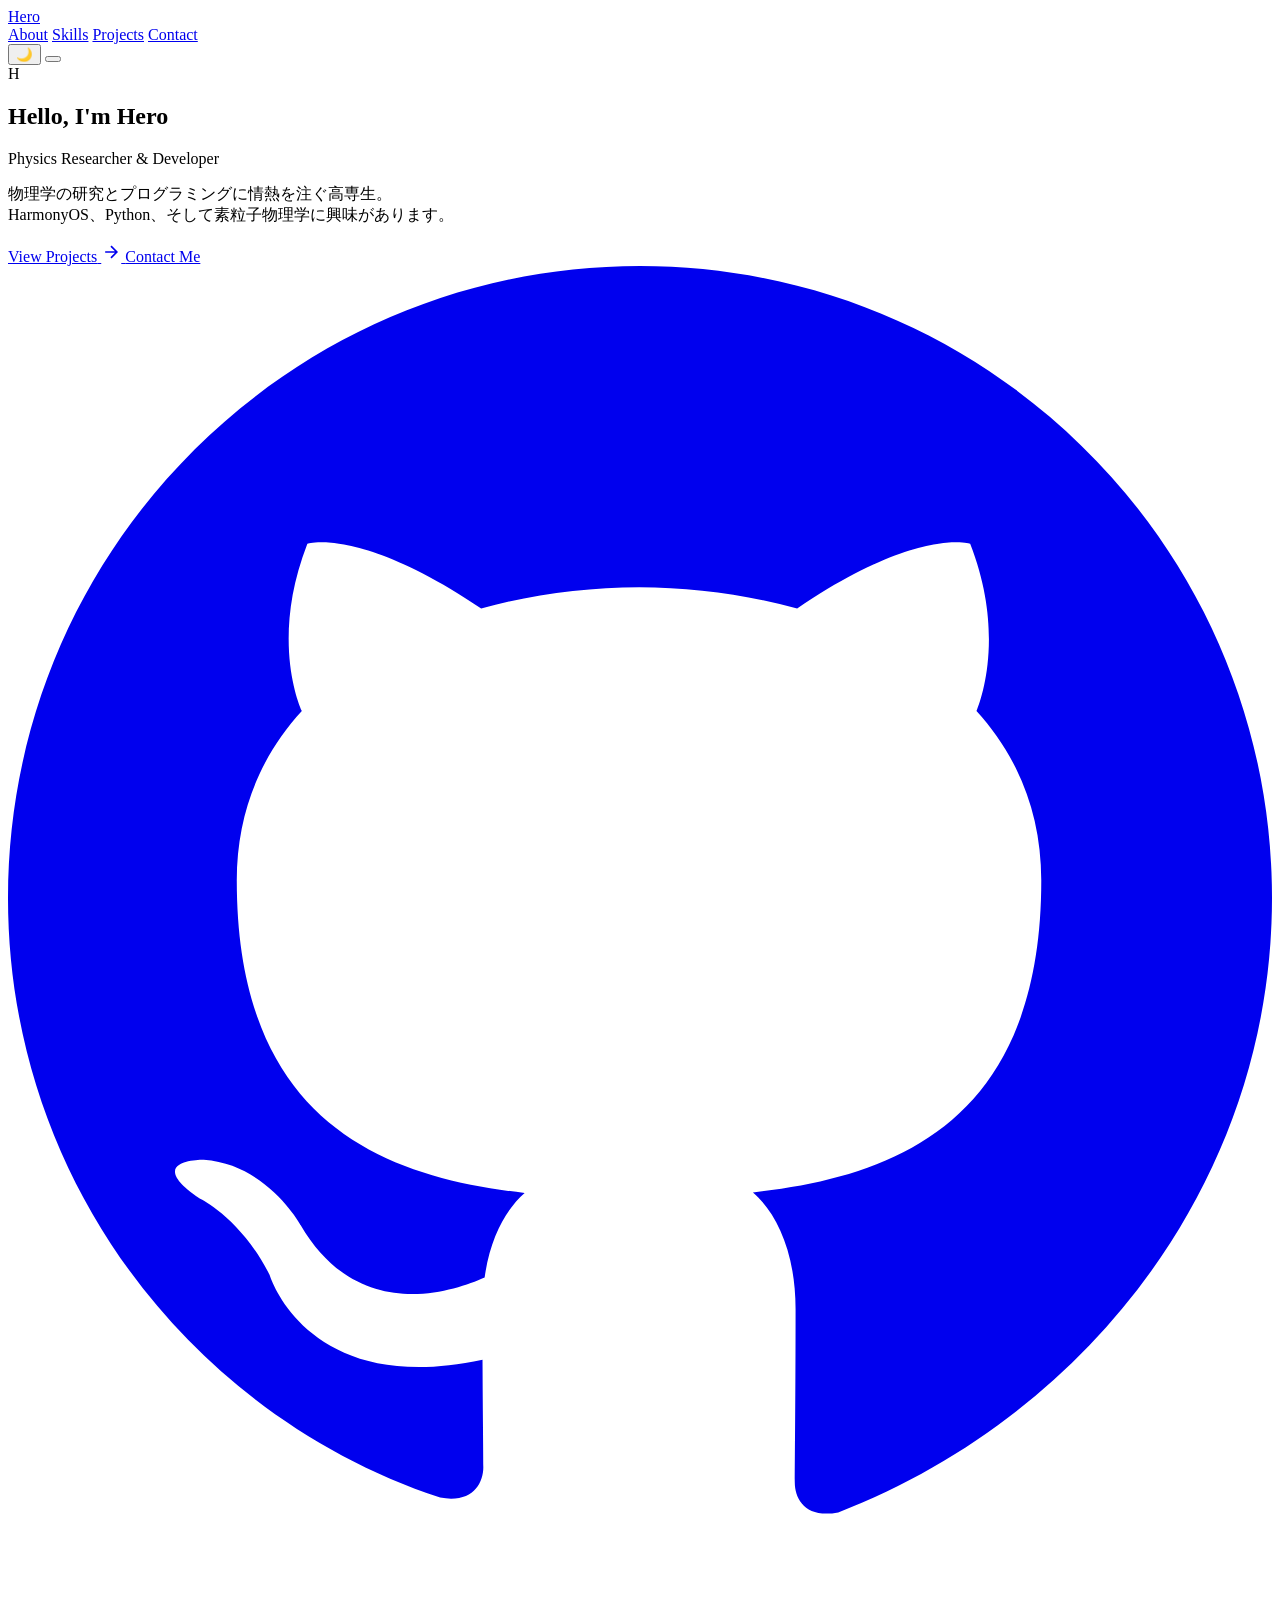
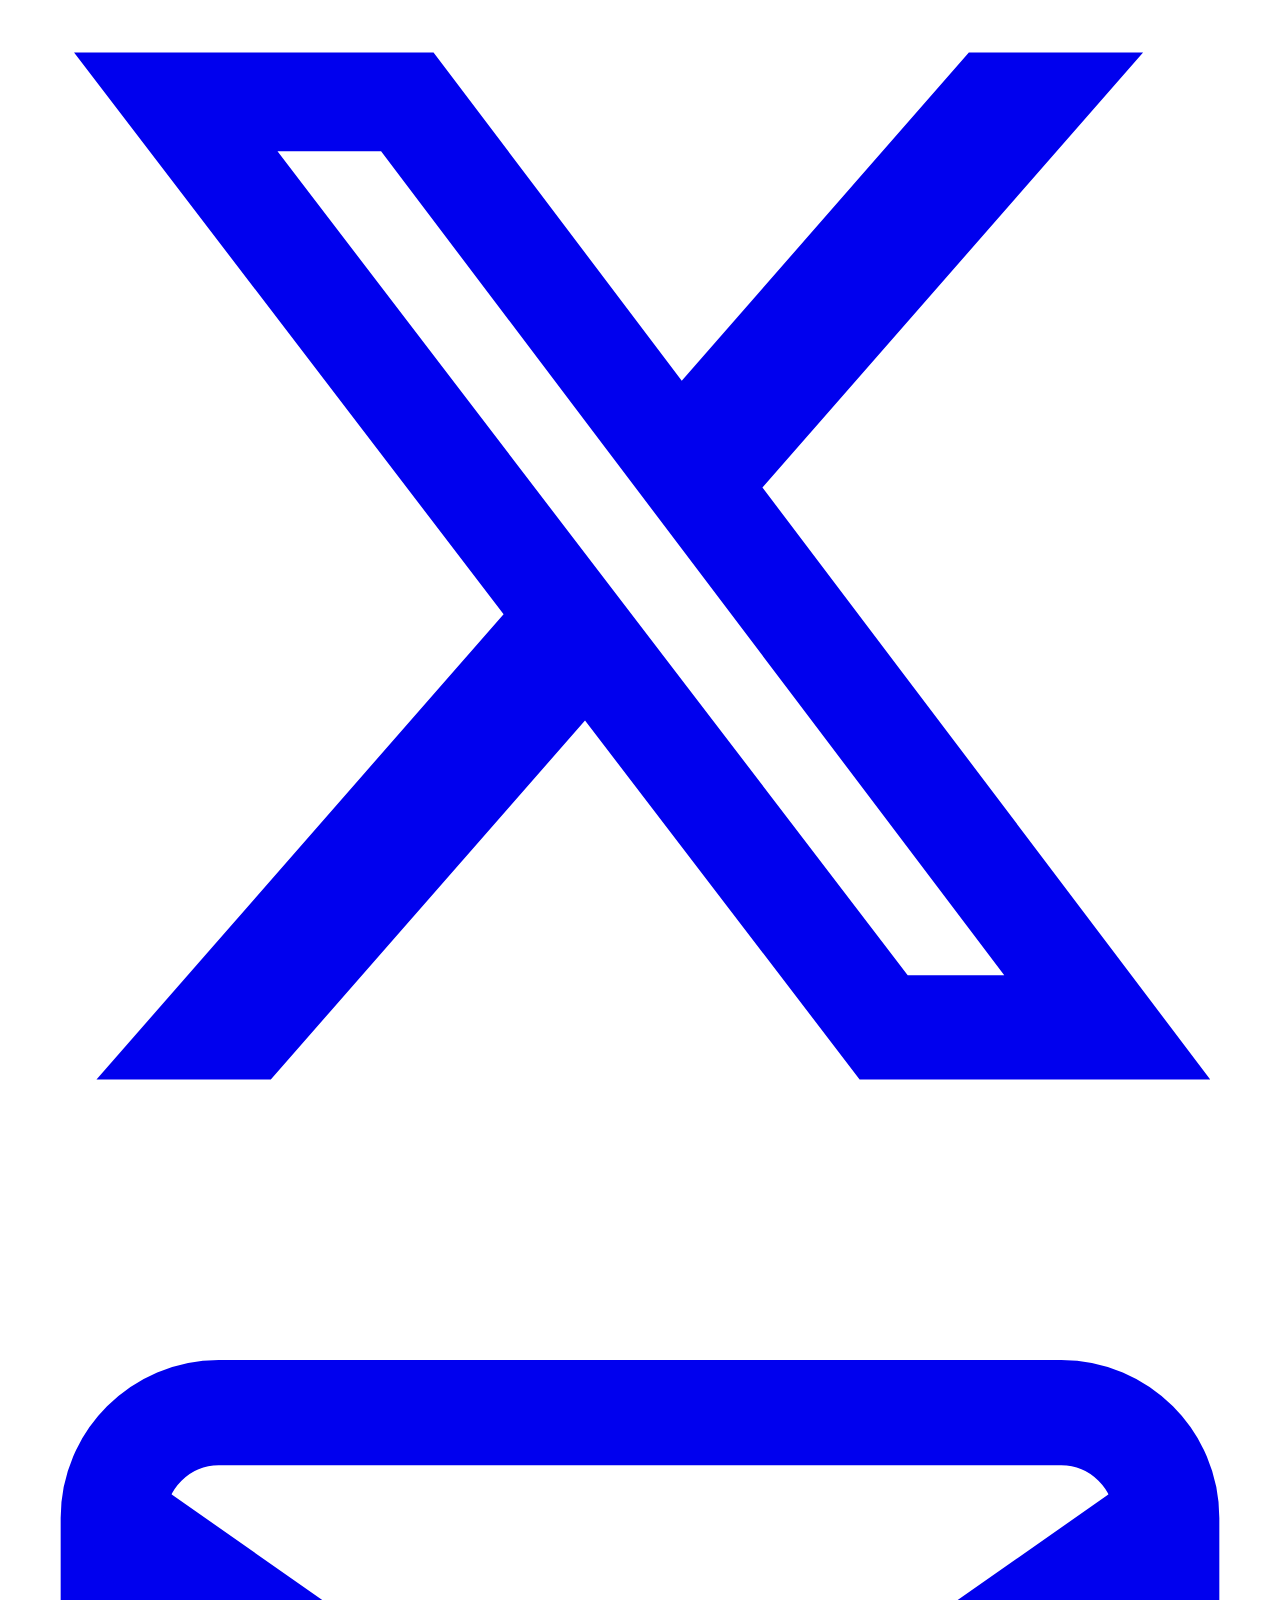
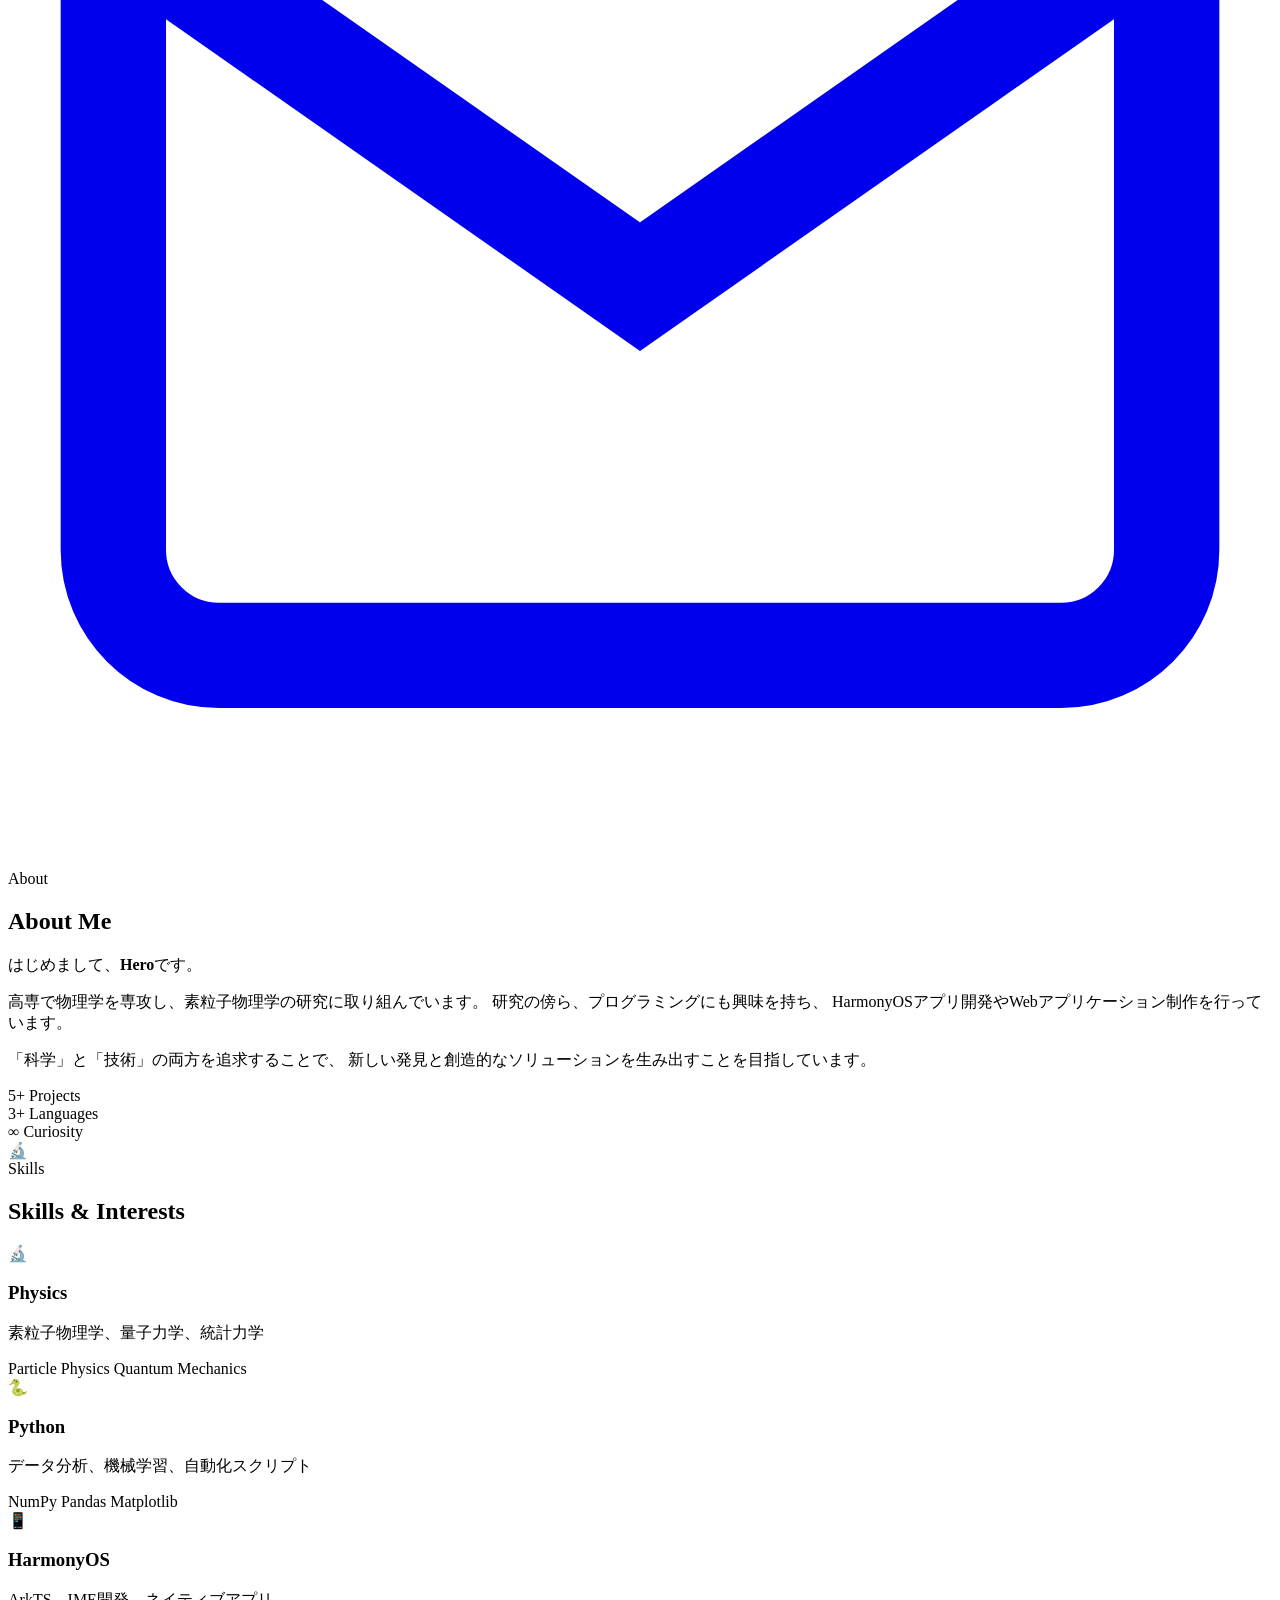
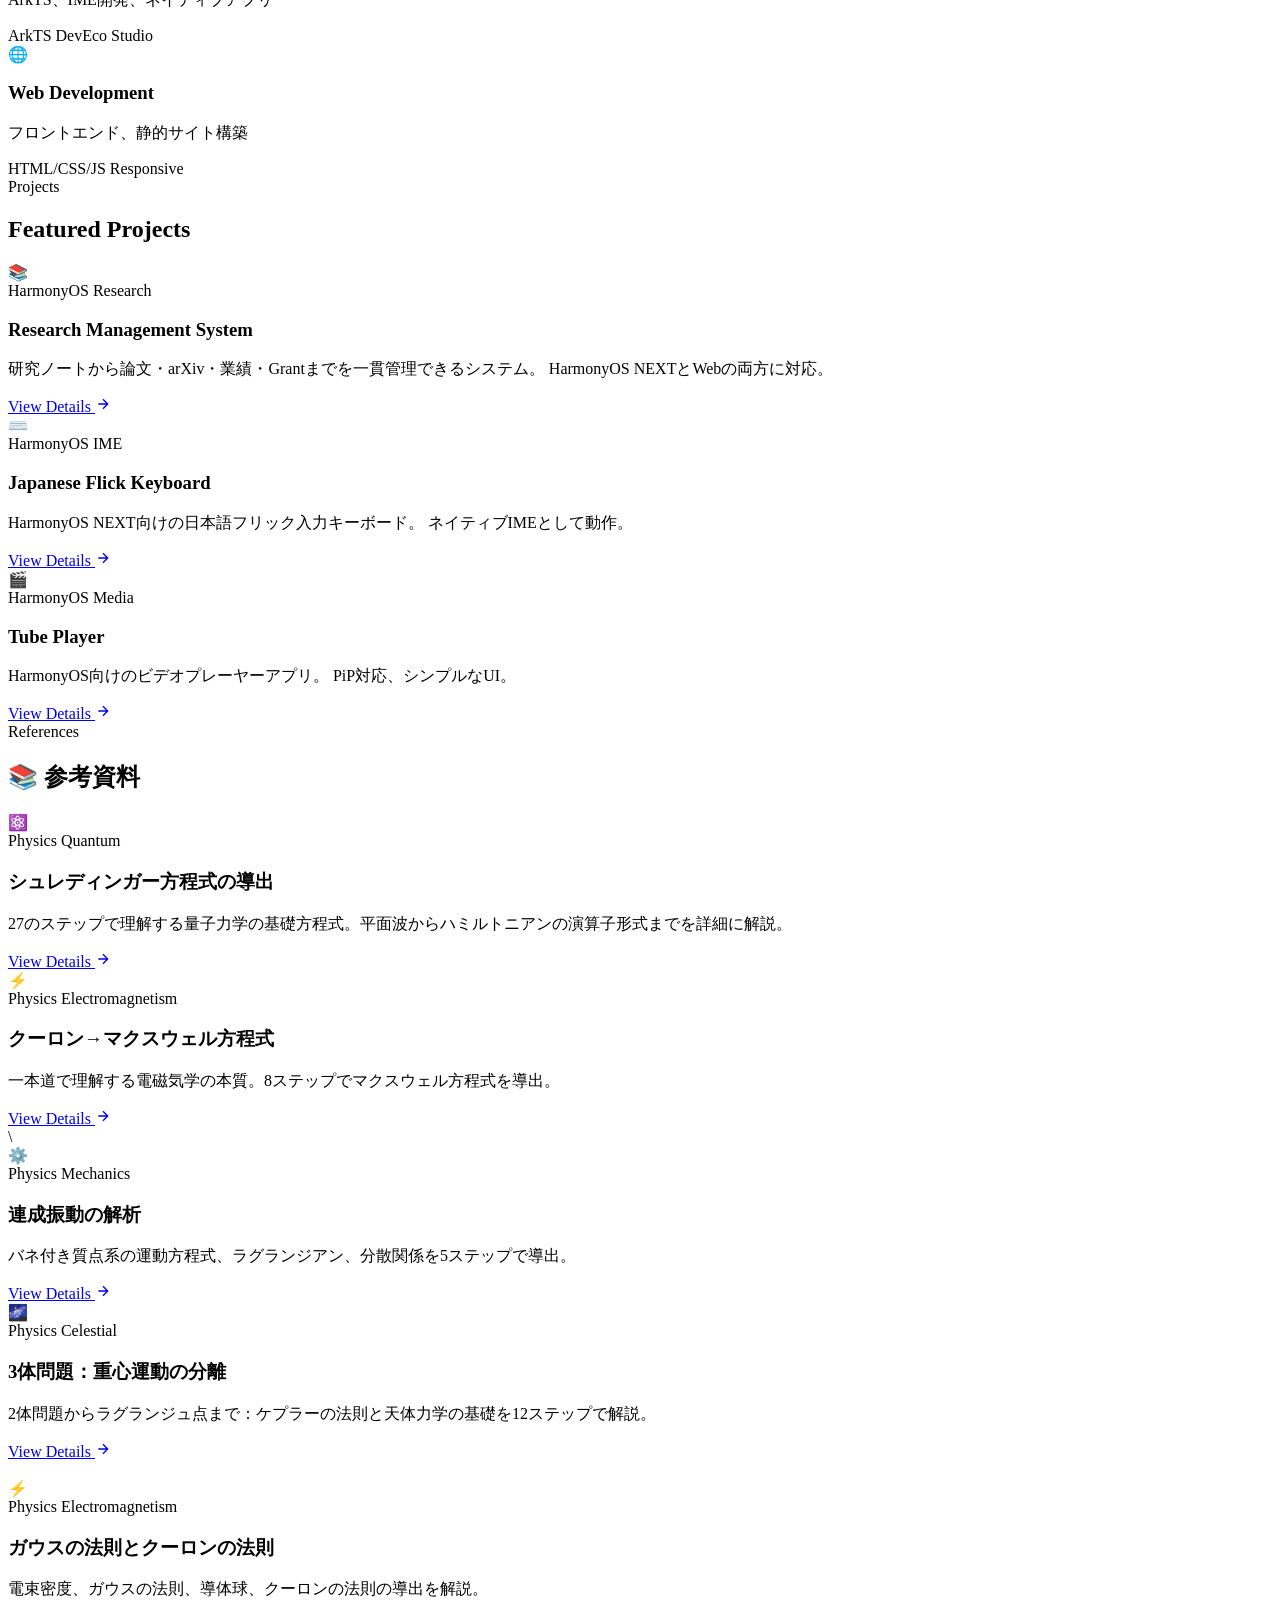
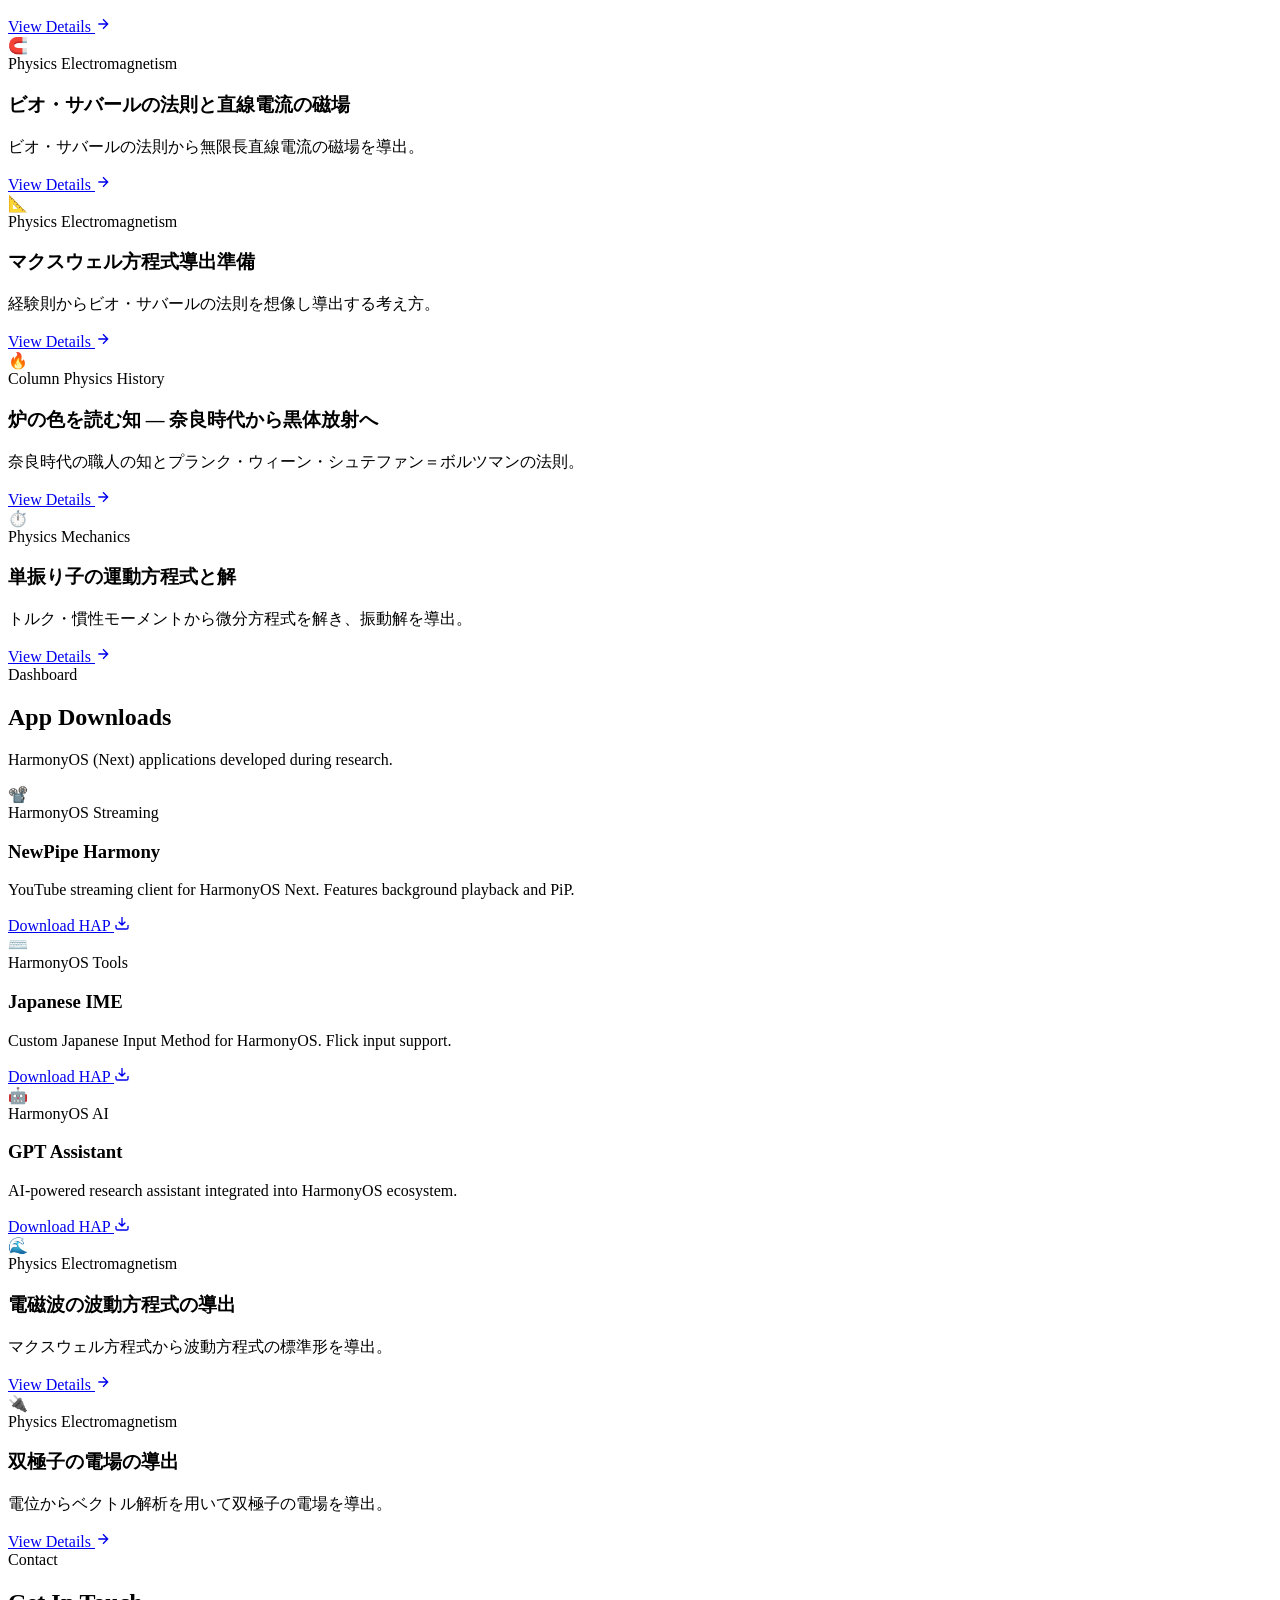
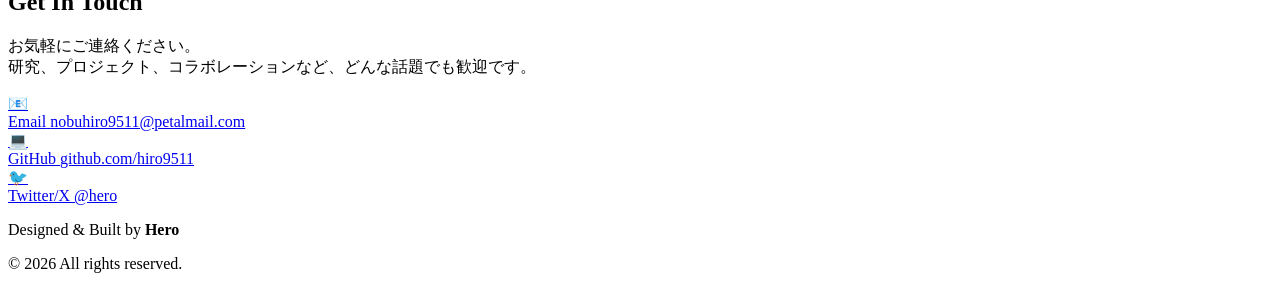
==== index.html @ d3f43c56 "Add index.html" ====
<!DOCTYPE html>
<html lang="ja" data-theme="dark">

<head>
    <meta charset="UTF-8">
    <meta name="viewport" content="width=device-width, initial-scale=1.0">
    <meta name="description" content="Hero - Physics Researcher & Developer">
    <meta name="theme-color" content="#0f0f23">
    <meta name="apple-mobile-web-app-capable" content="yes">

    <!-- OGP -->
    <meta property="og:title" content="Hero | Portfolio">
    <meta property="og:description" content="Physics Researcher & Developer">
    <meta property="og:type" content="website">
    <meta property="og:url" content="http://161.33.9.190/">

    <title>Hero | Portfolio</title>

    <!-- Google Fonts -->
    <link rel="preconnect" href="https://fonts.googleapis.com">
    <link rel="preconnect" href="https://fonts.gstatic.com" crossorigin>
    <link
        href="https://fonts.googleapis.com/css2?family=Inter:wght@300;400;500;600;700&family=Noto+Sans+JP:wght@300;400;500;600;700&display=swap"
        rel="stylesheet">

    <link rel="stylesheet" href="styles.css">
</head>

<body>
    <!-- Navigation -->
    <nav class="navbar" id="navbar">
        <div class="nav-container">
            <a href="#" class="nav-logo">
                <span class="logo-text">Hero</span>
            </a>

            <div class="nav-menu" id="nav-menu">
                <a href="#about" class="nav-link">About</a>
                <a href="#skills" class="nav-link">Skills</a>
                <a href="#projects" class="nav-link">Projects</a>
                <a href="#contact" class="nav-link">Contact</a>
            </div>

            <div class="nav-actions">
                <button class="theme-toggle" id="theme-toggle" aria-label="テーマ切替">
                    <span class="theme-icon">🌙</span>
                </button>
                <button class="nav-toggle" id="nav-toggle" aria-label="メニュー">
                    <span></span>
                    <span></span>
                    <span></span>
                </button>
            </div>
        </div>
    </nav>

    <!-- Hero Section -->
    <section class="hero" id="hero">
        <div class="hero-bg">
            <div class="hero-gradient"></div>
            <div class="hero-particles"></div>
        </div>

        <div class="hero-content">
            <div class="hero-avatar">
                <div class="avatar-ring"></div>
                <div class="avatar-placeholder">H</div>
            </div>

            <h1 class="hero-title">
                <span class="greeting">Hello, I'm</span>
                <span class="name">Hero</span>
            </h1>

            <p class="hero-subtitle">
                <span class="typing-text">Physics Researcher & Developer</span>
            </p>

            <p class="hero-description">
                物理学の研究とプログラミングに情熱を注ぐ高専生。<br>
                HarmonyOS、Python、そして素粒子物理学に興味があります。
            </p>

            <div class="hero-cta">
                <a href="#projects" class="btn btn-primary">
                    <span>View Projects</span>
                    <svg width="20" height="20" viewBox="0 0 24 24" fill="none" stroke="currentColor" stroke-width="2">
                        <path d="M5 12h14M12 5l7 7-7 7" />
                    </svg>
                </a>
                <a href="#contact" class="btn btn-secondary">
                    <span>Contact Me</span>
                </a>
            </div>

            <div class="hero-social">
                <a href="https://github.com/hiro9511" class="social-link" target="_blank" rel="noopener"
                    aria-label="GitHub">
                    <svg viewBox="0 0 24 24" fill="currentColor">
                        <path
                            d="M12 0C5.37 0 0 5.37 0 12c0 5.3 3.438 9.8 8.205 11.385.6.113.82-.258.82-.577 0-.285-.01-1.04-.015-2.04-3.338.724-4.042-1.61-4.042-1.61C4.422 18.07 3.633 17.7 3.633 17.7c-1.087-.744.084-.729.084-.729 1.205.084 1.838 1.236 1.838 1.236 1.07 1.835 2.809 1.305 3.495.998.108-.776.417-1.305.76-1.605-2.665-.3-5.466-1.332-5.466-5.93 0-1.31.465-2.38 1.235-3.22-.135-.303-.54-1.523.105-3.176 0 0 1.005-.322 3.3 1.23.96-.267 1.98-.399 3-.405 1.02.006 2.04.138 3 .405 2.28-1.552 3.285-1.23 3.285-1.23.645 1.653.24 2.873.12 3.176.765.84 1.23 1.91 1.23 3.22 0 4.61-2.805 5.625-5.475 5.92.42.36.81 1.096.81 2.22 0 1.605-.015 2.896-.015 3.286 0 .315.21.69.825.57C20.565 21.795 24 17.295 24 12c0-6.63-5.37-12-12-12" />
                    </svg>
                </a>
                <a href="https://twitter.com/" class="social-link" target="_blank" rel="noopener"
                    aria-label="Twitter/X">
                    <svg viewBox="0 0 24 24" fill="currentColor">
                        <path
                            d="M18.244 2.25h3.308l-7.227 8.26 8.502 11.24H16.17l-5.214-6.817L4.99 21.75H1.68l7.73-8.835L1.254 2.25H8.08l4.713 6.231zm-1.161 17.52h1.833L7.084 4.126H5.117z" />
                    </svg>
                </a>
                <a href="mailto:nobuhiro9511@petalmail.com" class="social-link" aria-label="Email">
                    <svg viewBox="0 0 24 24" fill="none" stroke="currentColor" stroke-width="2">
                        <path d="M4 4h16c1.1 0 2 .9 2 2v12c0 1.1-.9 2-2 2H4c-1.1 0-2-.9-2-2V6c0-1.1.9-2 2-2z" />
                        <polyline points="22,6 12,13 2,6" />
                    </svg>
                </a>
            </div>
        </div>

        <a href="#about" class="scroll-indicator" aria-label="下にスクロール">
            <div class="mouse">
                <div class="wheel"></div>
            </div>
        </a>
    </section>

    <!-- About Section -->
    <section class="section" id="about">
        <div class="container">
            <div class="section-header">
                <span class="section-tag">About</span>
                <h2 class="section-title">About Me</h2>
                <div class="section-line"></div>
            </div>

            <div class="about-content">
                <div class="about-text">
                    <p class="about-intro">
                        はじめまして、<strong>Hero</strong>です。
                    </p>
                    <p>
                        高専で物理学を専攻し、素粒子物理学の研究に取り組んでいます。
                        研究の傍ら、プログラミングにも興味を持ち、
                        HarmonyOSアプリ開発やWebアプリケーション制作を行っています。
                    </p>
                    <p>
                        「科学」と「技術」の両方を追求することで、
                        新しい発見と創造的なソリューションを生み出すことを目指しています。
                    </p>

                    <div class="about-stats">
                        <div class="stat-item">
                            <span class="stat-number">5+</span>
                            <span class="stat-label">Projects</span>
                        </div>
                        <div class="stat-item">
                            <span class="stat-number">3+</span>
                            <span class="stat-label">Languages</span>
                        </div>
                        <div class="stat-item">
                            <span class="stat-number">∞</span>
                            <span class="stat-label">Curiosity</span>
                        </div>
                    </div>
                </div>

                <div class="about-image">
                    <div class="image-frame">
                        <div class="image-placeholder">
                            <span>🔬</span>
                        </div>
                    </div>
                </div>
            </div>
        </div>
    </section>

    <!-- Skills Section -->
    <section class="section section-alt" id="skills">
        <div class="container">
            <div class="section-header">
                <span class="section-tag">Skills</span>
                <h2 class="section-title">Skills & Interests</h2>
                <div class="section-line"></div>
            </div>

            <div class="skills-grid">
                <div class="skill-card" data-aos="fade-up">
                    <div class="skill-icon">🔬</div>
                    <h3 class="skill-title">Physics</h3>
                    <p class="skill-desc">素粒子物理学、量子力学、統計力学</p>
                    <div class="skill-tags">
                        <span class="tag">Particle Physics</span>
                        <span class="tag">Quantum Mechanics</span>
                    </div>
                </div>

                <div class="skill-card" data-aos="fade-up" data-aos-delay="100">
                    <div class="skill-icon">🐍</div>
                    <h3 class="skill-title">Python</h3>
                    <p class="skill-desc">データ分析、機械学習、自動化スクリプト</p>
                    <div class="skill-tags">
                        <span class="tag">NumPy</span>
                        <span class="tag">Pandas</span>
                        <span class="tag">Matplotlib</span>
                    </div>
                </div>

                <div class="skill-card" data-aos="fade-up" data-aos-delay="200">
                    <div class="skill-icon">📱</div>
                    <h3 class="skill-title">HarmonyOS</h3>
                    <p class="skill-desc">ArkTS、IME開発、ネイティブアプリ</p>
                    <div class="skill-tags">
                        <span class="tag">ArkTS</span>
                        <span class="tag">DevEco Studio</span>
                    </div>
                </div>

                <div class="skill-card" data-aos="fade-up" data-aos-delay="300">
                    <div class="skill-icon">🌐</div>
                    <h3 class="skill-title">Web Development</h3>
                    <p class="skill-desc">フロントエンド、静的サイト構築</p>
                    <div class="skill-tags">
                        <span class="tag">HTML/CSS/JS</span>
                        <span class="tag">Responsive</span>
                    </div>
                </div>
            </div>
        </div>
    </section>

    <!-- Projects Section -->
    <section class="section" id="projects">
        <div class="container">
            <div class="section-header">
                <span class="section-tag">Projects</span>
                <h2 class="section-title">Featured Projects</h2>
                <div class="section-line"></div>
            </div>

            <div class="projects-grid">
                <article class="project-card featured" data-aos="fade-up">
                    <div class="project-image">
                        <div class="project-placeholder">📚</div>
                    </div>
                    <div class="project-content">
                        <div class="project-tags">
                            <span class="tag tag-primary">HarmonyOS</span>
                            <span class="tag">Research</span>
                        </div>
                        <h3 class="project-title">Research Management System</h3>
                        <p class="project-desc">
                            研究ノートから論文・arXiv・業績・Grantまでを一貫管理できるシステム。
                            HarmonyOS NEXTとWebの両方に対応。
                        </p>
                        <div class="project-links">
                            <a href="#" class="project-link">
                                <span>View Details</span>
                                <svg width="16" height="16" viewBox="0 0 24 24" fill="none" stroke="currentColor"
                                    stroke-width="2">
                                    <path d="M5 12h14M12 5l7 7-7 7" />
                                </svg>
                            </a>
                        </div>
                    </div>
                </article>

                <article class="project-card" data-aos="fade-up" data-aos-delay="100">
                    <div class="project-image">
                        <div class="project-placeholder">⌨️</div>
                    </div>
                    <div class="project-content">
                        <div class="project-tags">
                            <span class="tag tag-primary">HarmonyOS</span>
                            <span class="tag">IME</span>
                        </div>
                        <h3 class="project-title">Japanese Flick Keyboard</h3>
                        <p class="project-desc">
                            HarmonyOS NEXT向けの日本語フリック入力キーボード。
                            ネイティブIMEとして動作。
                        </p>
                        <div class="project-links">
                            <a href="#" class="project-link">
                                <span>View Details</span>
                                <svg width="16" height="16" viewBox="0 0 24 24" fill="none" stroke="currentColor"
                                    stroke-width="2">
                                    <path d="M5 12h14M12 5l7 7-7 7" />
                                </svg>
                            </a>
                        </div>
                    </div>
                </article>

                <article class="project-card" data-aos="fade-up" data-aos-delay="200">
                    <div class="project-image">
                        <div class="project-placeholder">🎬</div>
                    </div>
                    <div class="project-content">
                        <div class="project-tags">
                            <span class="tag tag-primary">HarmonyOS</span>
                            <span class="tag">Media</span>
                        </div>
                        <h3 class="project-title">Tube Player</h3>
                        <p class="project-desc">
                            HarmonyOS向けのビデオプレーヤーアプリ。
                            PiP対応、シンプルなUI。
                        </p>
                        <div class="project-links">
                            <a href="#" class="project-link">
                                <span>View Details</span>
                                <svg width="16" height="16" viewBox="0 0 24 24" fill="none" stroke="currentColor"
                                    stroke-width="2">
                                    <path d="M5 12h14M12 5l7 7-7 7" />
                                </svg>
                            </a>
                        </div>
                    </div>
                </article>
            </div>
        </div>
    </section>

    <!-- References Section -->
    <section class="section" id="references">
        <div class="container">
            <div class="section-header">
                <span class="section-tag">References</span>
                <h2 class="section-title">📚 参考資料</h2>
                <div class="section-line"></div>
            </div>
            <div class="projects-grid">
                <article class="project-card" data-aos="fade-up">
                    <div class="project-image">
                        <div class="project-placeholder">⚛️</div>
                    </div>
                    <div class="project-content">
                        <div class="project-tags">
                            <span class="tag tag-primary">Physics</span>
                            <span class="tag">Quantum</span>
                        </div>
                        <h3 class="project-title">シュレディンガー方程式の導出</h3>
                        <p class="project-desc">
                            27のステップで理解する量子力学の基礎方程式。平面波からハミルトニアンの演算子形式までを詳細に解説。
                        </p>
                        <div class="project-links">
                            <a href="schrodinger.html" class="project-link">
                                <span>View Details</span>
                                <svg width="16" height="16" viewBox="0 0 24 24" fill="none" stroke="currentColor"
                                    stroke-width="2">
                                    <path d="M5 12h14M12 5l7 7-7 7" />
                                </svg>
                            </a>
                        </div>
                    </div>
                </article>
                <article class="project-card" data-aos="fade-up" data-aos-delay="100">
                    <div class="project-image">
                        <div class="project-placeholder">⚡</div>
                    </div>
                    <div class="project-content">
                        <div class="project-tags">
                            <span class="tag tag-primary">Physics</span>
                            <span class="tag">Electromagnetism</span>
                        </div>
                        <h3 class="project-title">クーロン→マクスウェル方程式</h3>
                        <p class="project-desc">
                            一本道で理解する電磁気学の本質。8ステップでマクスウェル方程式を導出。
                        </p>
                        <div class="project-links">
                            <a href="maxwell.html" class="project-link">
                                <span>View Details</span>
                                <svg width="16" height="16" viewBox="0 0 24 24" fill="none" stroke="currentColor"
                                    stroke-width="2">
                                    <path d="M5 12h14M12 5l7 7-7 7" />
                                </svg>
                            </a>
                        </div>
                    </div>
                </article>
            </div>
            \</div\>
            <article class="project-card" data-aos="fade-up" data-aos-delay="200">
                <div class="project-image">
                    <div class="project-placeholder">⚙️</div>
                </div>
                <div class="project-content">
                    <div class="project-tags">
                        <span class="tag tag-primary">Physics</span>
                        <span class="tag">Mechanics</span>
                    </div>
                    <h3 class="project-title">連成振動の解析</h3>
                    <p class="project-desc">
                        バネ付き質点系の運動方程式、ラグランジアン、分散関係を5ステップで導出。
                    </p>
                    <div class="project-links">
                        <a href="notes/coupled_oscillations.html" class="project-link">
                            <span>View Details</span>
                            <svg width="16" height="16" viewBox="0 0 24 24" fill="none" stroke="currentColor"
                                stroke-width="2">
                                <path d="M5 12h14M12 5l7 7-7 7" />
                            </svg>
                        </a>
                    </div>
                </div>
            </article>
    </section>
    <article class="project-card" data-aos="fade-up" data-aos-delay="300">
        <div class="project-image">
            <div class="project-placeholder">🌌</div>
        </div>
        <div class="project-content">
            <div class="project-tags">
                <span class="tag tag-primary">Physics</span>
                <span class="tag">Celestial</span>
            </div>
            <h3 class="project-title">3体問題：重心運動の分離</h3>
            <p class="project-desc">
                2体問題からラグランジュ点まで：ケプラーの法則と天体力学の基礎を12ステップで解説。
            </p>
            <div class="project-links">
                <a href="notes/celestial_mechanics.html" class="project-link">
                    <span>View Details</span>
                    <svg width="16" height="16" viewBox="0 0 24 24" fill="none" stroke="currentColor" stroke-width="2">
                        <path d="M5 12h14M12 5l7 7-7 7" />
                    </svg>
                </a>
            </div>
        </div>
    </article>
    ﻿<article class="project-card" data-aos="fade-up" data-aos-delay="400">
        <div class="project-image">
            <div class="project-placeholder">⚡</div>
        </div>
        <div class="project-content">
            <div class="project-tags">
                <span class="tag tag-primary">Physics</span>
                <span class="tag">Electromagnetism</span>
            </div>
            <h3 class="project-title">ガウスの法則とクーロンの法則</h3>
            <p class="project-desc">
                電束密度、ガウスの法則、導体球、クーロンの法則の導出を解説。
            </p>
            <div class="project-links">
                <a href="notes/gauss_law.html" class="project-link">
                    <span>View Details</span>
                    <svg width="16" height="16" viewBox="0 0 24 24" fill="none" stroke="currentColor" stroke-width="2">
                        <path d="M5 12h14M12 5l7 7-7 7" />
                    </svg>
                </a>
            </div>
        </div>
    </article>
    <article class="project-card" data-aos="fade-up" data-aos-delay="700">
        <div class="project-image">
            <div class="project-placeholder">🧲</div>
        </div>
        <div class="project-content">
            <div class="project-tags">
                <span class="tag tag-primary">Physics</span>
                <span class="tag">Electromagnetism</span>
            </div>
            <h3 class="project-title">ビオ・サバールの法則と直線電流の磁場</h3>
            <p class="project-desc">
                ビオ・サバールの法則から無限長直線電流の磁場を導出。
            </p>
            <div class="project-links">
                <a href="notes/biot_savart.html" class="project-link">
                    <span>View Details</span>
                    <svg width="16" height="16" viewBox="0 0 24 24" fill="none" stroke="currentColor" stroke-width="2">
                        <path d="M5 12h14M12 5l7 7-7 7" />
                    </svg>
                </a>
            </div>
        </div>
        <article class="project-card" data-aos="fade-up" data-aos-delay="800">
            <div class="project-image">
                <div class="project-placeholder">📐</div>
            </div>
            <div class="project-content">
                <div class="project-tags">
                    <span class="tag tag-primary">Physics</span>
                    <span class="tag">Electromagnetism</span>
                </div>
                <h3 class="project-title">マクスウェル方程式導出準備</h3>
                <p class="project-desc">
                    経験則からビオ・サバールの法則を想像し導出する考え方。
                </p>
                <div class="project-links">
                    <a href="notes/maxwell_prep.html" class="project-link">
                        <span>View Details</span>
                        <svg width="16" height="16" viewBox="0 0 24 24" fill="none" stroke="currentColor"
                            stroke-width="2">
                            <path d="M5 12h14M12 5l7 7-7 7" />
                        </svg>
                    </a>
                </div>
            </div>
            <article class="project-card" data-aos="fade-up" data-aos-delay="900">
                <div class="project-image">
                    <div class="project-placeholder">🔥</div>
                </div>
                <div class="project-content">
                    <div class="project-tags">
                        <span class="tag tag-primary">Column</span>
                        <span class="tag">Physics</span>
                        <span class="tag">History</span>
                    </div>
                    <h3 class="project-title">炉の色を読む知 ― 奈良時代から黒体放射へ</h3>
                    <p class="project-desc">
                        奈良時代の職人の知とプランク・ウィーン・シュテファン＝ボルツマンの法則。
                    </p>
                    <div class="project-links">
                        <a href="notes/blackbody_column.html" class="project-link">
                            <span>View Details</span>
                            <svg width="16" height="16" viewBox="0 0 24 24" fill="none" stroke="currentColor"
                                stroke-width="2">
                                <path d="M5 12h14M12 5l7 7-7 7" />
                            </svg>
                        </a>
                    </div>
                </div>
                <article class="project-card" data-aos="fade-up" data-aos-delay="1000">
                    <div class="project-image">
                        <div class="project-placeholder">⏱️</div>
                    </div>
                    <div class="project-content">
                        <div class="project-tags">
                            <span class="tag tag-primary">Physics</span>
                            <span class="tag">Mechanics</span>
                        </div>
                        <h3 class="project-title">単振り子の運動方程式と解</h3>
                        <p class="project-desc">
                            トルク・慣性モーメントから微分方程式を解き、振動解を導出。
                        </p>
                        <div class="project-links">
                            <a href="notes/simple_pendulum.html" class="project-link">
                                <span>View Details</span>
                                <svg width="16" height="16" viewBox="0 0 24 24" fill="none" stroke="currentColor"
                                    stroke-width="2">
                                    <path d="M5 12h14M12 5l7 7-7 7" />
                                </svg>
                            </a>
                        </div>
                    </div>
                    <!-- Dashboard Section -->
                    <section class="section" id="dashboard">
                        <div class="container">
                            <div class="section-header" data-aos="fade-up">
                                <span class="section-tag">Dashboard</span>
                                <h2 class="section-title">App Downloads</h2>
                                <div class="section-line"></div>
                                <p class="section-subtitle">HarmonyOS (Next) applications developed during research.</p>
                            </div>

                            <div class="projects-grid">
                                <!-- NewPipe Harmony Card -->
                                <article class="project-card" data-aos="fade-up">
                                    <div class="project-image">
                                        <div class="project-placeholder">📽️</div>
                                    </div>
                                    <div class="project-content">
                                        <div class="project-tags">
                                            <span class="tag tag-primary">HarmonyOS</span>
                                            <span class="tag">Streaming</span>
                                        </div>
                                        <h3 class="project-title">NewPipe Harmony</h3>
                                        <p class="project-desc">
                                            YouTube streaming client for HarmonyOS Next. Features background playback
                                            and PiP.
                                        </p>
                                        <div class="project-links">
                                            <a href="apps/newpipe_harmony.hap" class="project-link">
                                                <span>Download HAP</span>
                                                <svg width="16" height="16" viewBox="0 0 24 24" fill="none"
                                                    stroke="currentColor" stroke-width="2">
                                                    <path
                                                        d="M21 15v4a2 2 0 0 1-2 2H5a2 2 0 0 1-2-2v-4M7 10l5 5 5-5M12 15V3" />
                                                </svg>
                                            </a>
                                        </div>
                                    </div>
                                </article>

                                <!-- Japanese IME Card -->
                                <article class="project-card" data-aos="fade-up" data-aos-delay="100">
                                    <div class="project-image">
                                        <div class="project-placeholder">⌨️</div>
                                    </div>
                                    <div class="project-content">
                                        <div class="project-tags">
                                            <span class="tag tag-primary">HarmonyOS</span>
                                            <span class="tag">Tools</span>
                                        </div>
                                        <h3 class="project-title">Japanese IME</h3>
                                        <p class="project-desc">
                                            Custom Japanese Input Method for HarmonyOS. Flick input support.
                                        </p>
                                        <div class="project-links">
                                            <a href="apps/japanese_keyboard.hap" class="project-link">
                                                <span>Download HAP</span>
                                                <svg width="16" height="16" viewBox="0 0 24 24" fill="none"
                                                    stroke="currentColor" stroke-width="2">
                                                    <path
                                                        d="M21 15v4a2 2 0 0 1-2 2H5a2 2 0 0 1-2-2v-4M7 10l5 5 5-5M12 15V3" />
                                                </svg>
                                            </a>
                                        </div>
                                    </div>
                                </article>

                                <!-- GPT Assistant Card -->
                                <article class="project-card" data-aos="fade-up" data-aos-delay="200">
                                    <div class="project-image">
                                        <div class="project-placeholder">🤖</div>
                                    </div>
                                    <div class="project-content">
                                        <div class="project-tags">
                                            <span class="tag tag-primary">HarmonyOS</span>
                                            <span class="tag">AI</span>
                                        </div>
                                        <h3 class="project-title">GPT Assistant</h3>
                                        <p class="project-desc">
                                            AI-powered research assistant integrated into HarmonyOS ecosystem.
                                        </p>
                                        <div class="project-links">
                                            <a href="apps/gpt_assist.hap" class="project-link">
                                                <span>Download HAP</span>
                                                <svg width="16" height="16" viewBox="0 0 24 24" fill="none"
                                                    stroke="currentColor" stroke-width="2">
                                                    <path
                                                        d="M21 15v4a2 2 0 0 1-2 2H5a2 2 0 0 1-2-2v-4M7 10l5 5 5-5M12 15V3" />
                                                </svg>
                                            </a>
                                        </div>
                                    </div>
                                </article>
                            </div>
                        </div>
                    </section>
                </article>
            </article>
        </article>
    </article> <!-- Contact Section -->
    <article class="project-card" data-aos="fade-up" data-aos-delay="500">
        <div class="project-image">
            <div class="project-placeholder">🌊</div>
        </div>
        <div class="project-content">
            <div class="project-tags">
                <span class="tag tag-primary">Physics</span>
                <span class="tag">Electromagnetism</span>
            </div>
            <h3 class="project-title">電磁波の波動方程式の導出</h3>
            <p class="project-desc">
                マクスウェル方程式から波動方程式の標準形を導出。
            </p>
            <div class="project-links">
                <a href="notes/wave_equation.html" class="project-link">
                    <span>View Details</span>
                    <svg width="16" height="16" viewBox="0 0 24 24" fill="none" stroke="currentColor" stroke-width="2">
                        <path d="M5 12h14M12 5l7 7-7 7" />
                    </svg>
                </a>
            </div>
        </div>
    </article>
    <article class="project-card" data-aos="fade-up" data-aos-delay="600">
        <div class="project-image">
            <div class="project-placeholder">🔌</div>
        </div>
        <div class="project-content">
            <div class="project-tags">
                <span class="tag tag-primary">Physics</span>
                <span class="tag">Electromagnetism</span>
            </div>
            <h3 class="project-title">双極子の電場の導出</h3>
            <p class="project-desc">
                電位からベクトル解析を用いて双極子の電場を導出。
            </p>
            <div class="project-links">
                <a href="notes/dipole_field.html" class="project-link">
                    <span>View Details</span>
                    <svg width="16" height="16" viewBox="0 0 24 24" fill="none" stroke="currentColor" stroke-width="2">
                        <path d="M5 12h14M12 5l7 7-7 7" />
                    </svg>
                </a>
            </div>
        </div>
    </article>
    <section class="section section-alt" id="contact">
        <div class="container">
            <div class="section-header">
                <span class="section-tag">Contact</span>
                <h2 class="section-title">Get In Touch</h2>
                <div class="section-line"></div>
            </div>

            <div class="contact-content">
                <p class="contact-intro">
                    お気軽にご連絡ください。<br>
                    研究、プロジェクト、コラボレーションなど、どんな話題でも歓迎です。
                </p>

                <div class="contact-links">
                    <a href="mailto:nobuhiro9511@petalmail.com" class="contact-card">
                        <div class="contact-icon">📧</div>
                        <div class="contact-info">
                            <span class="contact-label">Email</span>
                            <span class="contact-value">nobuhiro9511@petalmail.com</span>
                        </div>
                    </a>

                    <a href="https://github.com/hiro9511" target="_blank" rel="noopener" class="contact-card">
                        <div class="contact-icon">💻</div>
                        <div class="contact-info">
                            <span class="contact-label">GitHub</span>
                            <span class="contact-value">github.com/hiro9511</span>
                        </div>
                    </a>

                    <a href="https://twitter.com/" target="_blank" rel="noopener" class="contact-card">
                        <div class="contact-icon">🐦</div>
                        <div class="contact-info">
                            <span class="contact-label">Twitter/X</span>
                            <span class="contact-value">@hero</span>
                        </div>
                    </a>
                </div>
            </div>
        </div>
    </section>

    <!-- Footer -->
    <footer class="footer">
        <div class="container">
            <div class="footer-content">
                <p class="footer-text">
                    Designed & Built by <strong>Hero</strong>
                </p>
                <p class="footer-copyright">
                    © 2026 All rights reserved.
                </p>
            </div>
        </div>
    </footer>

    <script src="main.js"></script>
</body>

</html>
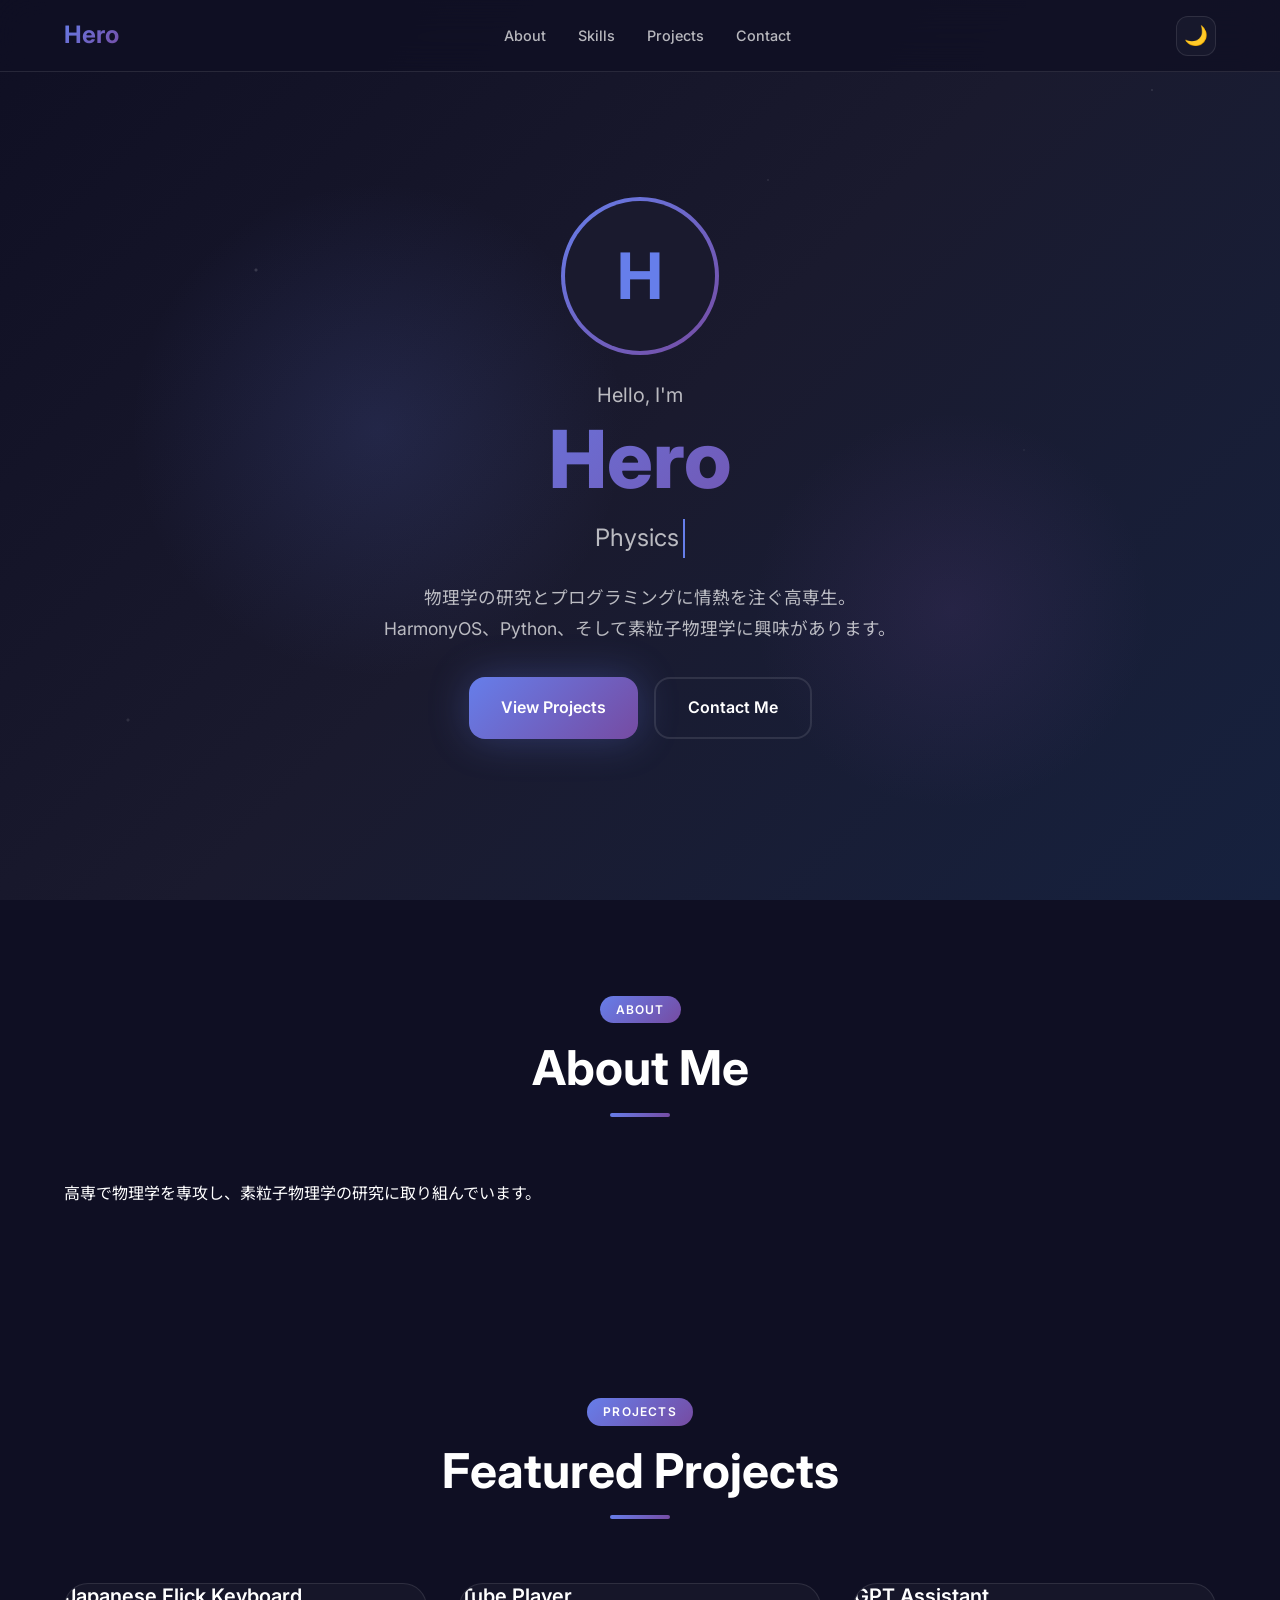
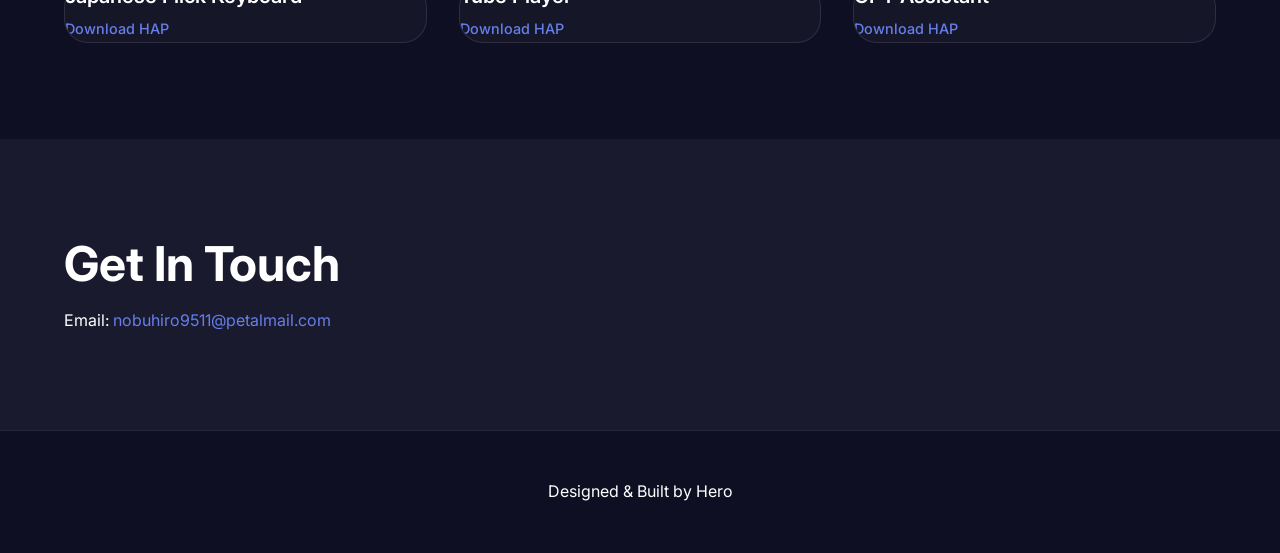
==== commit ec20d975: "Update index.html" ====
--- a/index.html
+++ b/index.html
@@ -1,16 +1,14 @@
 <!DOCTYPE html>
-<html lang="ja" data-theme="dark">
-
-<head>
+<html lang="ja" data-theme="dark"><head>
     <meta charset="UTF-8">
     <meta name="viewport" content="width=device-width, initial-scale=1.0">
-    <meta name="description" content="Hero - Physics Researcher & Developer">
+    <meta name="description" content="Hero - Physics Researcher &amp; Developer">
     <meta name="theme-color" content="#0f0f23">
     <meta name="apple-mobile-web-app-capable" content="yes">
 
     <!-- OGP -->
     <meta property="og:title" content="Hero | Portfolio">
-    <meta property="og:description" content="Physics Researcher & Developer">
+    <meta property="og:description" content="Physics Researcher &amp; Developer">
     <meta property="og:type" content="website">
     <meta property="og:url" content="http://161.33.9.190/">
 
@@ -18,10 +16,8 @@
 
     <!-- Google Fonts -->
     <link rel="preconnect" href="https://fonts.googleapis.com">
-    <link rel="preconnect" href="https://fonts.gstatic.com" crossorigin>
-    <link
-        href="https://fonts.googleapis.com/css2?family=Inter:wght@300;400;500;600;700&family=Noto+Sans+JP:wght@300;400;500;600;700&display=swap"
-        rel="stylesheet">
+    <link rel="preconnect" href="https://fonts.gstatic.com" crossorigin="">
+    <link href="https://fonts.googleapis.com/css2?family=Inter:wght@300;400;500;600;700&amp;family=Noto+Sans+JP:wght@300;400;500;600;700&amp;display=swap" rel="stylesheet">
 
     <link rel="stylesheet" href="styles.css">
 </head>
@@ -73,7 +69,7 @@
             </h1>
 
             <p class="hero-subtitle">
-                <span class="typing-text">Physics Researcher & Developer</span>
+                <span class="typing-text">Physics Researcher</span>
             </p>
 
             <p class="hero-description">
@@ -84,44 +80,12 @@
             <div class="hero-cta">
                 <a href="#projects" class="btn btn-primary">
                     <span>View Projects</span>
-                    <svg width="20" height="20" viewBox="0 0 24 24" fill="none" stroke="currentColor" stroke-width="2">
-                        <path d="M5 12h14M12 5l7 7-7 7" />
-                    </svg>
                 </a>
                 <a href="#contact" class="btn btn-secondary">
                     <span>Contact Me</span>
                 </a>
             </div>
-
-            <div class="hero-social">
-                <a href="https://github.com/hiro9511" class="social-link" target="_blank" rel="noopener"
-                    aria-label="GitHub">
-                    <svg viewBox="0 0 24 24" fill="currentColor">
-                        <path
-                            d="M12 0C5.37 0 0 5.37 0 12c0 5.3 3.438 9.8 8.205 11.385.6.113.82-.258.82-.577 0-.285-.01-1.04-.015-2.04-3.338.724-4.042-1.61-4.042-1.61C4.422 18.07 3.633 17.7 3.633 17.7c-1.087-.744.084-.729.084-.729 1.205.084 1.838 1.236 1.838 1.236 1.07 1.835 2.809 1.305 3.495.998.108-.776.417-1.305.76-1.605-2.665-.3-5.466-1.332-5.466-5.93 0-1.31.465-2.38 1.235-3.22-.135-.303-.54-1.523.105-3.176 0 0 1.005-.322 3.3 1.23.96-.267 1.98-.399 3-.405 1.02.006 2.04.138 3 .405 2.28-1.552 3.285-1.23 3.285-1.23.645 1.653.24 2.873.12 3.176.765.84 1.23 1.91 1.23 3.22 0 4.61-2.805 5.625-5.475 5.92.42.36.81 1.096.81 2.22 0 1.605-.015 2.896-.015 3.286 0 .315.21.69.825.57C20.565 21.795 24 17.295 24 12c0-6.63-5.37-12-12-12" />
-                    </svg>
-                </a>
-                <a href="https://twitter.com/" class="social-link" target="_blank" rel="noopener"
-                    aria-label="Twitter/X">
-                    <svg viewBox="0 0 24 24" fill="currentColor">
-                        <path
-                            d="M18.244 2.25h3.308l-7.227 8.26 8.502 11.24H16.17l-5.214-6.817L4.99 21.75H1.68l7.73-8.835L1.254 2.25H8.08l4.713 6.231zm-1.161 17.52h1.833L7.084 4.126H5.117z" />
-                    </svg>
-                </a>
-                <a href="mailto:nobuhiro9511@petalmail.com" class="social-link" aria-label="Email">
-                    <svg viewBox="0 0 24 24" fill="none" stroke="currentColor" stroke-width="2">
-                        <path d="M4 4h16c1.1 0 2 .9 2 2v12c0 1.1-.9 2-2 2H4c-1.1 0-2-.9-2-2V6c0-1.1.9-2 2-2z" />
-                        <polyline points="22,6 12,13 2,6" />
-                    </svg>
-                </a>
-            </div>
         </div>
-
-        <a href="#about" class="scroll-indicator" aria-label="下にスクロール">
-            <div class="mouse">
-                <div class="wheel"></div>
-            </div>
-        </a>
     </section>
 
     <!-- About Section -->
@@ -132,100 +96,7 @@
                 <h2 class="section-title">About Me</h2>
                 <div class="section-line"></div>
             </div>
-
-            <div class="about-content">
-                <div class="about-text">
-                    <p class="about-intro">
-                        はじめまして、<strong>Hero</strong>です。
-                    </p>
-                    <p>
-                        高専で物理学を専攻し、素粒子物理学の研究に取り組んでいます。
-                        研究の傍ら、プログラミングにも興味を持ち、
-                        HarmonyOSアプリ開発やWebアプリケーション制作を行っています。
-                    </p>
-                    <p>
-                        「科学」と「技術」の両方を追求することで、
-                        新しい発見と創造的なソリューションを生み出すことを目指しています。
-                    </p>
-
-                    <div class="about-stats">
-                        <div class="stat-item">
-                            <span class="stat-number">5+</span>
-                            <span class="stat-label">Projects</span>
-                        </div>
-                        <div class="stat-item">
-                            <span class="stat-number">3+</span>
-                            <span class="stat-label">Languages</span>
-                        </div>
-                        <div class="stat-item">
-                            <span class="stat-number">∞</span>
-                            <span class="stat-label">Curiosity</span>
-                        </div>
-                    </div>
-                </div>
-
-                <div class="about-image">
-                    <div class="image-frame">
-                        <div class="image-placeholder">
-                            <span>🔬</span>
-                        </div>
-                    </div>
-                </div>
-            </div>
-        </div>
-    </section>
-
-    <!-- Skills Section -->
-    <section class="section section-alt" id="skills">
-        <div class="container">
-            <div class="section-header">
-                <span class="section-tag">Skills</span>
-                <h2 class="section-title">Skills & Interests</h2>
-                <div class="section-line"></div>
-            </div>
-
-            <div class="skills-grid">
-                <div class="skill-card" data-aos="fade-up">
-                    <div class="skill-icon">🔬</div>
-                    <h3 class="skill-title">Physics</h3>
-                    <p class="skill-desc">素粒子物理学、量子力学、統計力学</p>
-                    <div class="skill-tags">
-                        <span class="tag">Particle Physics</span>
-                        <span class="tag">Quantum Mechanics</span>
-                    </div>
-                </div>
-
-                <div class="skill-card" data-aos="fade-up" data-aos-delay="100">
-                    <div class="skill-icon">🐍</div>
-                    <h3 class="skill-title">Python</h3>
-                    <p class="skill-desc">データ分析、機械学習、自動化スクリプト</p>
-                    <div class="skill-tags">
-                        <span class="tag">NumPy</span>
-                        <span class="tag">Pandas</span>
-                        <span class="tag">Matplotlib</span>
-                    </div>
-                </div>
-
-                <div class="skill-card" data-aos="fade-up" data-aos-delay="200">
-                    <div class="skill-icon">📱</div>
-                    <h3 class="skill-title">HarmonyOS</h3>
-                    <p class="skill-desc">ArkTS、IME開発、ネイティブアプリ</p>
-                    <div class="skill-tags">
-                        <span class="tag">ArkTS</span>
-                        <span class="tag">DevEco Studio</span>
-                    </div>
-                </div>
-
-                <div class="skill-card" data-aos="fade-up" data-aos-delay="300">
-                    <div class="skill-icon">🌐</div>
-                    <h3 class="skill-title">Web Development</h3>
-                    <p class="skill-desc">フロントエンド、静的サイト構築</p>
-                    <div class="skill-tags">
-                        <span class="tag">HTML/CSS/JS</span>
-                        <span class="tag">Responsive</span>
-                    </div>
-                </div>
-            </div>
+            <p>高専で物理学を専攻し、素粒子物理学の研究に取り組んでいます。</p>
         </div>
     </section>
 
@@ -239,512 +110,35 @@
             </div>
 
             <div class="projects-grid">
-                <article class="project-card featured" data-aos="fade-up">
-                    <div class="project-image">
-                        <div class="project-placeholder">📚</div>
-                    </div>
-                    <div class="project-content">
-                        <div class="project-tags">
-                            <span class="tag tag-primary">HarmonyOS</span>
-                            <span class="tag">Research</span>
-                        </div>
-                        <h3 class="project-title">Research Management System</h3>
-                        <p class="project-desc">
-                            研究ノートから論文・arXiv・業績・Grantまでを一貫管理できるシステム。
-                            HarmonyOS NEXTとWebの両方に対応。
-                        </p>
-                        <div class="project-links">
-                            <a href="#" class="project-link">
-                                <span>View Details</span>
-                                <svg width="16" height="16" viewBox="0 0 24 24" fill="none" stroke="currentColor"
-                                    stroke-width="2">
-                                    <path d="M5 12h14M12 5l7 7-7 7" />
-                                </svg>
-                            </a>
-                        </div>
-                    </div>
+                <article class="project-card">
+                    <h3 class="project-title">Japanese Flick Keyboard</h3>
+                    <a href="apps/japanese_keyboard.hap" class="project-link">Download HAP</a>
                 </article>
 
-                <article class="project-card" data-aos="fade-up" data-aos-delay="100">
-                    <div class="project-image">
-                        <div class="project-placeholder">⌨️</div>
-                    </div>
-                    <div class="project-content">
-                        <div class="project-tags">
-                            <span class="tag tag-primary">HarmonyOS</span>
-                            <span class="tag">IME</span>
-                        </div>
-                        <h3 class="project-title">Japanese Flick Keyboard</h3>
-                        <p class="project-desc">
-                            HarmonyOS NEXT向けの日本語フリック入力キーボード。
-                            ネイティブIMEとして動作。
-                        </p>
-                        <div class="project-links">
-                            <a href="#" class="project-link">
-                                <span>View Details</span>
-                                <svg width="16" height="16" viewBox="0 0 24 24" fill="none" stroke="currentColor"
-                                    stroke-width="2">
-                                    <path d="M5 12h14M12 5l7 7-7 7" />
-                                </svg>
-                            </a>
-                        </div>
-                    </div>
+                <article class="project-card">
+                    <h3 class="project-title">Tube Player</h3>
+                    <a href="apps/newpipe_harmony.hap" class="project-link">Download HAP</a>
                 </article>
 
-                <article class="project-card" data-aos="fade-up" data-aos-delay="200">
-                    <div class="project-image">
-                        <div class="project-placeholder">🎬</div>
-                    </div>
-                    <div class="project-content">
-                        <div class="project-tags">
-                            <span class="tag tag-primary">HarmonyOS</span>
-                            <span class="tag">Media</span>
-                        </div>
-                        <h3 class="project-title">Tube Player</h3>
-                        <p class="project-desc">
-                            HarmonyOS向けのビデオプレーヤーアプリ。
-                            PiP対応、シンプルなUI。
-                        </p>
-                        <div class="project-links">
-                            <a href="#" class="project-link">
-                                <span>View Details</span>
-                                <svg width="16" height="16" viewBox="0 0 24 24" fill="none" stroke="currentColor"
-                                    stroke-width="2">
-                                    <path d="M5 12h14M12 5l7 7-7 7" />
-                                </svg>
-                            </a>
-                        </div>
-                    </div>
+                <article class="project-card">
+                    <h3 class="project-title">GPT Assistant</h3>
+                    <a href="apps/gpt_assist.hap" class="project-link">Download HAP</a>
                 </article>
             </div>
         </div>
     </section>
 
-    <!-- References Section -->
-    <section class="section" id="references">
-        <div class="container">
-            <div class="section-header">
-                <span class="section-tag">References</span>
-                <h2 class="section-title">📚 参考資料</h2>
-                <div class="section-line"></div>
-            </div>
-            <div class="projects-grid">
-                <article class="project-card" data-aos="fade-up">
-                    <div class="project-image">
-                        <div class="project-placeholder">⚛️</div>
-                    </div>
-                    <div class="project-content">
-                        <div class="project-tags">
-                            <span class="tag tag-primary">Physics</span>
-                            <span class="tag">Quantum</span>
-                        </div>
-                        <h3 class="project-title">シュレディンガー方程式の導出</h3>
-                        <p class="project-desc">
-                            27のステップで理解する量子力学の基礎方程式。平面波からハミルトニアンの演算子形式までを詳細に解説。
-                        </p>
-                        <div class="project-links">
-                            <a href="schrodinger.html" class="project-link">
-                                <span>View Details</span>
-                                <svg width="16" height="16" viewBox="0 0 24 24" fill="none" stroke="currentColor"
-                                    stroke-width="2">
-                                    <path d="M5 12h14M12 5l7 7-7 7" />
-                                </svg>
-                            </a>
-                        </div>
-                    </div>
-                </article>
-                <article class="project-card" data-aos="fade-up" data-aos-delay="100">
-                    <div class="project-image">
-                        <div class="project-placeholder">⚡</div>
-                    </div>
-                    <div class="project-content">
-                        <div class="project-tags">
-                            <span class="tag tag-primary">Physics</span>
-                            <span class="tag">Electromagnetism</span>
-                        </div>
-                        <h3 class="project-title">クーロン→マクスウェル方程式</h3>
-                        <p class="project-desc">
-                            一本道で理解する電磁気学の本質。8ステップでマクスウェル方程式を導出。
-                        </p>
-                        <div class="project-links">
-                            <a href="maxwell.html" class="project-link">
-                                <span>View Details</span>
-                                <svg width="16" height="16" viewBox="0 0 24 24" fill="none" stroke="currentColor"
-                                    stroke-width="2">
-                                    <path d="M5 12h14M12 5l7 7-7 7" />
-                                </svg>
-                            </a>
-                        </div>
-                    </div>
-                </article>
-            </div>
-            \</div\>
-            <article class="project-card" data-aos="fade-up" data-aos-delay="200">
-                <div class="project-image">
-                    <div class="project-placeholder">⚙️</div>
-                </div>
-                <div class="project-content">
-                    <div class="project-tags">
-                        <span class="tag tag-primary">Physics</span>
-                        <span class="tag">Mechanics</span>
-                    </div>
-                    <h3 class="project-title">連成振動の解析</h3>
-                    <p class="project-desc">
-                        バネ付き質点系の運動方程式、ラグランジアン、分散関係を5ステップで導出。
-                    </p>
-                    <div class="project-links">
-                        <a href="notes/coupled_oscillations.html" class="project-link">
-                            <span>View Details</span>
-                            <svg width="16" height="16" viewBox="0 0 24 24" fill="none" stroke="currentColor"
-                                stroke-width="2">
-                                <path d="M5 12h14M12 5l7 7-7 7" />
-                            </svg>
-                        </a>
-                    </div>
-                </div>
-            </article>
-    </section>
-    <article class="project-card" data-aos="fade-up" data-aos-delay="300">
-        <div class="project-image">
-            <div class="project-placeholder">🌌</div>
-        </div>
-        <div class="project-content">
-            <div class="project-tags">
-                <span class="tag tag-primary">Physics</span>
-                <span class="tag">Celestial</span>
-            </div>
-            <h3 class="project-title">3体問題：重心運動の分離</h3>
-            <p class="project-desc">
-                2体問題からラグランジュ点まで：ケプラーの法則と天体力学の基礎を12ステップで解説。
-            </p>
-            <div class="project-links">
-                <a href="notes/celestial_mechanics.html" class="project-link">
-                    <span>View Details</span>
-                    <svg width="16" height="16" viewBox="0 0 24 24" fill="none" stroke="currentColor" stroke-width="2">
-                        <path d="M5 12h14M12 5l7 7-7 7" />
-                    </svg>
-                </a>
-            </div>
-        </div>
-    </article>
-    ﻿<article class="project-card" data-aos="fade-up" data-aos-delay="400">
-        <div class="project-image">
-            <div class="project-placeholder">⚡</div>
-        </div>
-        <div class="project-content">
-            <div class="project-tags">
-                <span class="tag tag-primary">Physics</span>
-                <span class="tag">Electromagnetism</span>
-            </div>
-            <h3 class="project-title">ガウスの法則とクーロンの法則</h3>
-            <p class="project-desc">
-                電束密度、ガウスの法則、導体球、クーロンの法則の導出を解説。
-            </p>
-            <div class="project-links">
-                <a href="notes/gauss_law.html" class="project-link">
-                    <span>View Details</span>
-                    <svg width="16" height="16" viewBox="0 0 24 24" fill="none" stroke="currentColor" stroke-width="2">
-                        <path d="M5 12h14M12 5l7 7-7 7" />
-                    </svg>
-                </a>
-            </div>
-        </div>
-    </article>
-    <article class="project-card" data-aos="fade-up" data-aos-delay="700">
-        <div class="project-image">
-            <div class="project-placeholder">🧲</div>
-        </div>
-        <div class="project-content">
-            <div class="project-tags">
-                <span class="tag tag-primary">Physics</span>
-                <span class="tag">Electromagnetism</span>
-            </div>
-            <h3 class="project-title">ビオ・サバールの法則と直線電流の磁場</h3>
-            <p class="project-desc">
-                ビオ・サバールの法則から無限長直線電流の磁場を導出。
-            </p>
-            <div class="project-links">
-                <a href="notes/biot_savart.html" class="project-link">
-                    <span>View Details</span>
-                    <svg width="16" height="16" viewBox="0 0 24 24" fill="none" stroke="currentColor" stroke-width="2">
-                        <path d="M5 12h14M12 5l7 7-7 7" />
-                    </svg>
-                </a>
-            </div>
-        </div>
-        <article class="project-card" data-aos="fade-up" data-aos-delay="800">
-            <div class="project-image">
-                <div class="project-placeholder">📐</div>
-            </div>
-            <div class="project-content">
-                <div class="project-tags">
-                    <span class="tag tag-primary">Physics</span>
-                    <span class="tag">Electromagnetism</span>
-                </div>
-                <h3 class="project-title">マクスウェル方程式導出準備</h3>
-                <p class="project-desc">
-                    経験則からビオ・サバールの法則を想像し導出する考え方。
-                </p>
-                <div class="project-links">
-                    <a href="notes/maxwell_prep.html" class="project-link">
-                        <span>View Details</span>
-                        <svg width="16" height="16" viewBox="0 0 24 24" fill="none" stroke="currentColor"
-                            stroke-width="2">
-                            <path d="M5 12h14M12 5l7 7-7 7" />
-                        </svg>
-                    </a>
-                </div>
-            </div>
-            <article class="project-card" data-aos="fade-up" data-aos-delay="900">
-                <div class="project-image">
-                    <div class="project-placeholder">🔥</div>
-                </div>
-                <div class="project-content">
-                    <div class="project-tags">
-                        <span class="tag tag-primary">Column</span>
-                        <span class="tag">Physics</span>
-                        <span class="tag">History</span>
-                    </div>
-                    <h3 class="project-title">炉の色を読む知 ― 奈良時代から黒体放射へ</h3>
-                    <p class="project-desc">
-                        奈良時代の職人の知とプランク・ウィーン・シュテファン＝ボルツマンの法則。
-                    </p>
-                    <div class="project-links">
-                        <a href="notes/blackbody_column.html" class="project-link">
-                            <span>View Details</span>
-                            <svg width="16" height="16" viewBox="0 0 24 24" fill="none" stroke="currentColor"
-                                stroke-width="2">
-                                <path d="M5 12h14M12 5l7 7-7 7" />
-                            </svg>
-                        </a>
-                    </div>
-                </div>
-                <article class="project-card" data-aos="fade-up" data-aos-delay="1000">
-                    <div class="project-image">
-                        <div class="project-placeholder">⏱️</div>
-                    </div>
-                    <div class="project-content">
-                        <div class="project-tags">
-                            <span class="tag tag-primary">Physics</span>
-                            <span class="tag">Mechanics</span>
-                        </div>
-                        <h3 class="project-title">単振り子の運動方程式と解</h3>
-                        <p class="project-desc">
-                            トルク・慣性モーメントから微分方程式を解き、振動解を導出。
-                        </p>
-                        <div class="project-links">
-                            <a href="notes/simple_pendulum.html" class="project-link">
-                                <span>View Details</span>
-                                <svg width="16" height="16" viewBox="0 0 24 24" fill="none" stroke="currentColor"
-                                    stroke-width="2">
-                                    <path d="M5 12h14M12 5l7 7-7 7" />
-                                </svg>
-                            </a>
-                        </div>
-                    </div>
-                    <!-- Dashboard Section -->
-                    <section class="section" id="dashboard">
-                        <div class="container">
-                            <div class="section-header" data-aos="fade-up">
-                                <span class="section-tag">Dashboard</span>
-                                <h2 class="section-title">App Downloads</h2>
-                                <div class="section-line"></div>
-                                <p class="section-subtitle">HarmonyOS (Next) applications developed during research.</p>
-                            </div>
-
-                            <div class="projects-grid">
-                                <!-- NewPipe Harmony Card -->
-                                <article class="project-card" data-aos="fade-up">
-                                    <div class="project-image">
-                                        <div class="project-placeholder">📽️</div>
-                                    </div>
-                                    <div class="project-content">
-                                        <div class="project-tags">
-                                            <span class="tag tag-primary">HarmonyOS</span>
-                                            <span class="tag">Streaming</span>
-                                        </div>
-                                        <h3 class="project-title">NewPipe Harmony</h3>
-                                        <p class="project-desc">
-                                            YouTube streaming client for HarmonyOS Next. Features background playback
-                                            and PiP.
-                                        </p>
-                                        <div class="project-links">
-                                            <a href="apps/newpipe_harmony.hap" class="project-link">
-                                                <span>Download HAP</span>
-                                                <svg width="16" height="16" viewBox="0 0 24 24" fill="none"
-                                                    stroke="currentColor" stroke-width="2">
-                                                    <path
-                                                        d="M21 15v4a2 2 0 0 1-2 2H5a2 2 0 0 1-2-2v-4M7 10l5 5 5-5M12 15V3" />
-                                                </svg>
-                                            </a>
-                                        </div>
-                                    </div>
-                                </article>
-
-                                <!-- Japanese IME Card -->
-                                <article class="project-card" data-aos="fade-up" data-aos-delay="100">
-                                    <div class="project-image">
-                                        <div class="project-placeholder">⌨️</div>
-                                    </div>
-                                    <div class="project-content">
-                                        <div class="project-tags">
-                                            <span class="tag tag-primary">HarmonyOS</span>
-                                            <span class="tag">Tools</span>
-                                        </div>
-                                        <h3 class="project-title">Japanese IME</h3>
-                                        <p class="project-desc">
-                                            Custom Japanese Input Method for HarmonyOS. Flick input support.
-                                        </p>
-                                        <div class="project-links">
-                                            <a href="apps/japanese_keyboard.hap" class="project-link">
-                                                <span>Download HAP</span>
-                                                <svg width="16" height="16" viewBox="0 0 24 24" fill="none"
-                                                    stroke="currentColor" stroke-width="2">
-                                                    <path
-                                                        d="M21 15v4a2 2 0 0 1-2 2H5a2 2 0 0 1-2-2v-4M7 10l5 5 5-5M12 15V3" />
-                                                </svg>
-                                            </a>
-                                        </div>
-                                    </div>
-                                </article>
-
-                                <!-- GPT Assistant Card -->
-                                <article class="project-card" data-aos="fade-up" data-aos-delay="200">
-                                    <div class="project-image">
-                                        <div class="project-placeholder">🤖</div>
-                                    </div>
-                                    <div class="project-content">
-                                        <div class="project-tags">
-                                            <span class="tag tag-primary">HarmonyOS</span>
-                                            <span class="tag">AI</span>
-                                        </div>
-                                        <h3 class="project-title">GPT Assistant</h3>
-                                        <p class="project-desc">
-                                            AI-powered research assistant integrated into HarmonyOS ecosystem.
-                                        </p>
-                                        <div class="project-links">
-                                            <a href="apps/gpt_assist.hap" class="project-link">
-                                                <span>Download HAP</span>
-                                                <svg width="16" height="16" viewBox="0 0 24 24" fill="none"
-                                                    stroke="currentColor" stroke-width="2">
-                                                    <path
-                                                        d="M21 15v4a2 2 0 0 1-2 2H5a2 2 0 0 1-2-2v-4M7 10l5 5 5-5M12 15V3" />
-                                                </svg>
-                                            </a>
-                                        </div>
-                                    </div>
-                                </article>
-                            </div>
-                        </div>
-                    </section>
-                </article>
-            </article>
-        </article>
-    </article> <!-- Contact Section -->
-    <article class="project-card" data-aos="fade-up" data-aos-delay="500">
-        <div class="project-image">
-            <div class="project-placeholder">🌊</div>
-        </div>
-        <div class="project-content">
-            <div class="project-tags">
-                <span class="tag tag-primary">Physics</span>
-                <span class="tag">Electromagnetism</span>
-            </div>
-            <h3 class="project-title">電磁波の波動方程式の導出</h3>
-            <p class="project-desc">
-                マクスウェル方程式から波動方程式の標準形を導出。
-            </p>
-            <div class="project-links">
-                <a href="notes/wave_equation.html" class="project-link">
-                    <span>View Details</span>
-                    <svg width="16" height="16" viewBox="0 0 24 24" fill="none" stroke="currentColor" stroke-width="2">
-                        <path d="M5 12h14M12 5l7 7-7 7" />
-                    </svg>
-                </a>
-            </div>
-        </div>
-    </article>
-    <article class="project-card" data-aos="fade-up" data-aos-delay="600">
-        <div class="project-image">
-            <div class="project-placeholder">🔌</div>
-        </div>
-        <div class="project-content">
-            <div class="project-tags">
-                <span class="tag tag-primary">Physics</span>
-                <span class="tag">Electromagnetism</span>
-            </div>
-            <h3 class="project-title">双極子の電場の導出</h3>
-            <p class="project-desc">
-                電位からベクトル解析を用いて双極子の電場を導出。
-            </p>
-            <div class="project-links">
-                <a href="notes/dipole_field.html" class="project-link">
-                    <span>View Details</span>
-                    <svg width="16" height="16" viewBox="0 0 24 24" fill="none" stroke="currentColor" stroke-width="2">
-                        <path d="M5 12h14M12 5l7 7-7 7" />
-                    </svg>
-                </a>
-            </div>
-        </div>
-    </article>
+    <!-- Contact Section -->
     <section class="section section-alt" id="contact">
         <div class="container">
-            <div class="section-header">
-                <span class="section-tag">Contact</span>
-                <h2 class="section-title">Get In Touch</h2>
-                <div class="section-line"></div>
-            </div>
-
-            <div class="contact-content">
-                <p class="contact-intro">
-                    お気軽にご連絡ください。<br>
-                    研究、プロジェクト、コラボレーションなど、どんな話題でも歓迎です。
-                </p>
-
-                <div class="contact-links">
-                    <a href="mailto:nobuhiro9511@petalmail.com" class="contact-card">
-                        <div class="contact-icon">📧</div>
-                        <div class="contact-info">
-                            <span class="contact-label">Email</span>
-                            <span class="contact-value">nobuhiro9511@petalmail.com</span>
-                        </div>
-                    </a>
-
-                    <a href="https://github.com/hiro9511" target="_blank" rel="noopener" class="contact-card">
-                        <div class="contact-icon">💻</div>
-                        <div class="contact-info">
-                            <span class="contact-label">GitHub</span>
-                            <span class="contact-value">github.com/hiro9511</span>
-                        </div>
-                    </a>
-
-                    <a href="https://twitter.com/" target="_blank" rel="noopener" class="contact-card">
-                        <div class="contact-icon">🐦</div>
-                        <div class="contact-info">
-                            <span class="contact-label">Twitter/X</span>
-                            <span class="contact-value">@hero</span>
-                        </div>
-                    </a>
-                </div>
-            </div>
+            <h2 class="section-title">Get In Touch</h2>
+            <p>Email: <a href="mailto:nobuhiro9511@petalmail.com">nobuhiro9511@petalmail.com</a></p>
         </div>
     </section>
 
-    <!-- Footer -->
     <footer class="footer">
-        <div class="container">
-            <div class="footer-content">
-                <p class="footer-text">
-                    Designed & Built by <strong>Hero</strong>
-                </p>
-                <p class="footer-copyright">
-                    © 2026 All rights reserved.
-                </p>
-            </div>
-        </div>
+        <p>Designed &amp; Built by Hero</p>
     </footer>
 
     <script src="main.js"></script>
-</body>
-
-</html>+</body></html>
--- a/styles.css
+++ b/styles.css
@@ -0,0 +1,1095 @@
+/**
+ * Hero Portfolio - Premium Design System
+ * Version: 2026-01
+ */
+
+/* ==========================================================================
+   1. CSS Custom Properties
+   ========================================================================== */
+
+:root {
+    /* Colors - Dark Mode (Default) */
+    --bg-primary: #0f0f23;
+    --bg-secondary: #1a1a2e;
+    --bg-tertiary: #16213e;
+    --bg-card: rgba(255, 255, 255, 0.03);
+    --bg-card-hover: rgba(255, 255, 255, 0.08);
+    
+    --text-primary: #ffffff;
+    --text-secondary: rgba(255, 255, 255, 0.7);
+    --text-muted: rgba(255, 255, 255, 0.4);
+    
+    --border-color: rgba(255, 255, 255, 0.1);
+    --border-hover: rgba(255, 255, 255, 0.2);
+    
+    /* Gradients */
+    --gradient-primary: linear-gradient(135deg, #667eea 0%, #764ba2 100%);
+    --gradient-secondary: linear-gradient(135deg, #f093fb 0%, #f5576c 100%);
+    --gradient-accent: linear-gradient(135deg, #4facfe 0%, #00f2fe 100%);
+    --gradient-hero: linear-gradient(135deg, #0f0f23 0%, #1a1a2e 50%, #16213e 100%);
+    
+    /* Accent Colors */
+    --accent-primary: #667eea;
+    --accent-secondary: #764ba2;
+    --accent-cyan: #00f2fe;
+    --accent-pink: #f093fb;
+    
+    /* Typography */
+    --font-sans: 'Inter', 'Noto Sans JP', system-ui, -apple-system, sans-serif;
+    --font-mono: 'JetBrains Mono', 'Fira Code', monospace;
+    
+    /* Spacing */
+    --space-xs: 0.25rem;
+    --space-sm: 0.5rem;
+    --space-md: 1rem;
+    --space-lg: 1.5rem;
+    --space-xl: 2rem;
+    --space-2xl: 3rem;
+    --space-3xl: 4rem;
+    --space-4xl: 6rem;
+    
+    /* Border Radius */
+    --radius-sm: 8px;
+    --radius-md: 12px;
+    --radius-lg: 16px;
+    --radius-xl: 24px;
+    --radius-full: 9999px;
+    
+    /* Shadows */
+    --shadow-sm: 0 2px 8px rgba(0, 0, 0, 0.3);
+    --shadow-md: 0 4px 16px rgba(0, 0, 0, 0.4);
+    --shadow-lg: 0 8px 32px rgba(0, 0, 0, 0.5);
+    --shadow-glow: 0 0 40px rgba(102, 126, 234, 0.3);
+    
+    /* Transitions */
+    --transition-fast: 150ms cubic-bezier(0.4, 0, 0.2, 1);
+    --transition-normal: 300ms cubic-bezier(0.4, 0, 0.2, 1);
+    --transition-slow: 500ms cubic-bezier(0.4, 0, 0.2, 1);
+    
+    /* Layout */
+    --container-max: 1200px;
+    --navbar-height: 72px;
+}
+
+/* Light Mode */
+[data-theme="light"] {
+    --bg-primary: #fafafa;
+    --bg-secondary: #ffffff;
+    --bg-tertiary: #f0f0f5;
+    --bg-card: rgba(0, 0, 0, 0.02);
+    --bg-card-hover: rgba(0, 0, 0, 0.05);
+    
+    --text-primary: #1a1a2e;
+    --text-secondary: rgba(26, 26, 46, 0.7);
+    --text-muted: rgba(26, 26, 46, 0.4);
+    
+    --border-color: rgba(0, 0, 0, 0.1);
+    --border-hover: rgba(0, 0, 0, 0.2);
+    
+    --gradient-hero: linear-gradient(135deg, #fafafa 0%, #f0f0f5 50%, #e8e8f0 100%);
+}
+
+/* ==========================================================================
+   2. Base Reset
+   ========================================================================== */
+
+*, *::before, *::after {
+    box-sizing: border-box;
+    margin: 0;
+    padding: 0;
+}
+
+html {
+    font-size: 16px;
+    scroll-behavior: smooth;
+    scroll-padding-top: var(--navbar-height);
+}
+
+body {
+    font-family: var(--font-sans);
+    font-size: 1rem;
+    line-height: 1.6;
+    color: var(--text-primary);
+    background: var(--bg-primary);
+    min-height: 100vh;
+    overflow-x: hidden;
+    -webkit-font-smoothing: antialiased;
+    -moz-osx-font-smoothing: grayscale;
+}
+
+::selection {
+    background: var(--accent-primary);
+    color: white;
+}
+
+/* ==========================================================================
+   3. Typography
+   ========================================================================== */
+
+h1, h2, h3, h4, h5, h6 {
+    font-weight: 600;
+    line-height: 1.2;
+    color: var(--text-primary);
+}
+
+a {
+    color: var(--accent-primary);
+    text-decoration: none;
+    transition: color var(--transition-fast);
+}
+
+a:hover {
+    color: var(--accent-cyan);
+}
+
+/* ==========================================================================
+   4. Layout
+   ========================================================================== */
+
+.container {
+    max-width: var(--container-max);
+    margin: 0 auto;
+    padding: 0 var(--space-lg);
+}
+
+.section {
+    padding: var(--space-4xl) 0;
+    position: relative;
+}
+
+.section-alt {
+    background: var(--bg-secondary);
+}
+
+.section-header {
+    text-align: center;
+    margin-bottom: var(--space-3xl);
+}
+
+.section-tag {
+    display: inline-block;
+    padding: var(--space-xs) var(--space-md);
+    background: var(--gradient-primary);
+    color: white;
+    font-size: 0.75rem;
+    font-weight: 600;
+    text-transform: uppercase;
+    letter-spacing: 0.1em;
+    border-radius: var(--radius-full);
+    margin-bottom: var(--space-md);
+}
+
+.section-title {
+    font-size: clamp(2rem, 5vw, 3rem);
+    font-weight: 700;
+    margin-bottom: var(--space-md);
+}
+
+.section-line {
+    width: 60px;
+    height: 4px;
+    background: var(--gradient-primary);
+    border-radius: var(--radius-full);
+    margin: 0 auto;
+}
+
+/* ==========================================================================
+   5. Navigation
+   ========================================================================== */
+
+.navbar {
+    position: fixed;
+    top: 0;
+    left: 0;
+    right: 0;
+    height: var(--navbar-height);
+    background: rgba(15, 15, 35, 0.8);
+    backdrop-filter: blur(20px);
+    -webkit-backdrop-filter: blur(20px);
+    border-bottom: 1px solid var(--border-color);
+    z-index: 1000;
+    transition: all var(--transition-normal);
+}
+
+[data-theme="light"] .navbar {
+    background: rgba(250, 250, 250, 0.8);
+}
+
+.navbar.scrolled {
+    box-shadow: var(--shadow-md);
+}
+
+.nav-container {
+    max-width: var(--container-max);
+    margin: 0 auto;
+    padding: 0 var(--space-lg);
+    height: 100%;
+    display: flex;
+    align-items: center;
+    justify-content: space-between;
+}
+
+.nav-logo {
+    display: flex;
+    align-items: center;
+    gap: var(--space-sm);
+}
+
+.logo-text {
+    font-size: 1.5rem;
+    font-weight: 700;
+    background: var(--gradient-primary);
+    -webkit-background-clip: text;
+    -webkit-text-fill-color: transparent;
+    background-clip: text;
+}
+
+.nav-menu {
+    display: flex;
+    align-items: center;
+    gap: var(--space-xl);
+}
+
+.nav-link {
+    color: var(--text-secondary);
+    font-size: 0.9rem;
+    font-weight: 500;
+    padding: var(--space-sm) 0;
+    position: relative;
+    transition: color var(--transition-fast);
+}
+
+.nav-link::after {
+    content: '';
+    position: absolute;
+    bottom: 0;
+    left: 0;
+    width: 0;
+    height: 2px;
+    background: var(--gradient-primary);
+    transition: width var(--transition-normal);
+}
+
+.nav-link:hover,
+.nav-link.active {
+    color: var(--text-primary);
+}
+
+.nav-link:hover::after,
+.nav-link.active::after {
+    width: 100%;
+}
+
+.nav-actions {
+    display: flex;
+    align-items: center;
+    gap: var(--space-md);
+}
+
+.theme-toggle {
+    width: 40px;
+    height: 40px;
+    display: flex;
+    align-items: center;
+    justify-content: center;
+    background: var(--bg-card);
+    border: 1px solid var(--border-color);
+    border-radius: var(--radius-md);
+    cursor: pointer;
+    transition: all var(--transition-fast);
+}
+
+.theme-toggle:hover {
+    background: var(--bg-card-hover);
+    border-color: var(--border-hover);
+}
+
+.theme-icon {
+    font-size: 1.2rem;
+}
+
+.nav-toggle {
+    display: none;
+    flex-direction: column;
+    gap: 4px;
+    width: 32px;
+    height: 32px;
+    padding: 6px;
+    background: transparent;
+    border: none;
+    cursor: pointer;
+}
+
+.nav-toggle span {
+    display: block;
+    width: 100%;
+    height: 2px;
+    background: var(--text-primary);
+    border-radius: 2px;
+    transition: all var(--transition-fast);
+}
+
+/* ==========================================================================
+   6. Hero Section
+   ========================================================================== */
+
+.hero {
+    min-height: 100vh;
+    display: flex;
+    align-items: center;
+    justify-content: center;
+    position: relative;
+    padding: calc(var(--navbar-height) + var(--space-2xl)) var(--space-lg) var(--space-2xl);
+    overflow: hidden;
+}
+
+.hero-bg {
+    position: absolute;
+    inset: 0;
+    z-index: -1;
+}
+
+.hero-gradient {
+    position: absolute;
+    inset: 0;
+    background: var(--gradient-hero);
+}
+
+.hero-gradient::before {
+    content: '';
+    position: absolute;
+    top: 20%;
+    left: 10%;
+    width: 500px;
+    height: 500px;
+    background: radial-gradient(circle, rgba(102, 126, 234, 0.15) 0%, transparent 70%);
+    animation: float 15s ease-in-out infinite;
+}
+
+.hero-gradient::after {
+    content: '';
+    position: absolute;
+    bottom: 10%;
+    right: 10%;
+    width: 400px;
+    height: 400px;
+    background: radial-gradient(circle, rgba(118, 75, 162, 0.15) 0%, transparent 70%);
+    animation: float 12s ease-in-out infinite reverse;
+}
+
+@keyframes float {
+    0%, 100% { transform: translate(0, 0) scale(1); }
+    33% { transform: translate(30px, -30px) scale(1.05); }
+    66% { transform: translate(-20px, 20px) scale(0.95); }
+}
+
+.hero-particles {
+    position: absolute;
+    inset: 0;
+    background-image: 
+        radial-gradient(2px 2px at 20% 30%, rgba(255, 255, 255, 0.15) 50%, transparent 100%),
+        radial-gradient(2px 2px at 40% 70%, rgba(255, 255, 255, 0.1) 50%, transparent 100%),
+        radial-gradient(1px 1px at 60% 20%, rgba(255, 255, 255, 0.12) 50%, transparent 100%),
+        radial-gradient(1px 1px at 80% 50%, rgba(255, 255, 255, 0.08) 50%, transparent 100%),
+        radial-gradient(2px 2px at 10% 80%, rgba(255, 255, 255, 0.1) 50%, transparent 100%),
+        radial-gradient(1px 1px at 90% 10%, rgba(255, 255, 255, 0.15) 50%, transparent 100%);
+    animation: particles 20s linear infinite;
+}
+
+@keyframes particles {
+    0% { transform: translateY(0); }
+    100% { transform: translateY(-20px); }
+}
+
+.hero-content {
+    text-align: center;
+    max-width: 800px;
+    animation: fadeInUp 1s ease-out;
+}
+
+@keyframes fadeInUp {
+    from {
+        opacity: 0;
+        transform: translateY(30px);
+    }
+    to {
+        opacity: 1;
+        transform: translateY(0);
+    }
+}
+
+.hero-avatar {
+    position: relative;
+    width: 150px;
+    height: 150px;
+    margin: 0 auto var(--space-xl);
+}
+
+.avatar-ring {
+    position: absolute;
+    inset: -4px;
+    background: var(--gradient-primary);
+    border-radius: 50%;
+    animation: rotate 8s linear infinite;
+}
+
+@keyframes rotate {
+    from { transform: rotate(0deg); }
+    to { transform: rotate(360deg); }
+}
+
+.avatar-placeholder {
+    position: relative;
+    width: 100%;
+    height: 100%;
+    display: flex;
+    align-items: center;
+    justify-content: center;
+    background: var(--bg-secondary);
+    border-radius: 50%;
+    font-size: 4rem;
+    font-weight: 700;
+    color: var(--accent-primary);
+}
+
+.hero-title {
+    margin-bottom: var(--space-md);
+}
+
+.greeting {
+    display: block;
+    font-size: clamp(1rem, 3vw, 1.25rem);
+    font-weight: 400;
+    color: var(--text-secondary);
+    margin-bottom: var(--space-sm);
+}
+
+.name {
+    display: block;
+    font-size: clamp(3rem, 10vw, 5rem);
+    font-weight: 800;
+    background: var(--gradient-primary);
+    -webkit-background-clip: text;
+    -webkit-text-fill-color: transparent;
+    background-clip: text;
+    line-height: 1.1;
+}
+
+.hero-subtitle {
+    font-size: clamp(1.25rem, 4vw, 1.5rem);
+    color: var(--text-secondary);
+    margin-bottom: var(--space-lg);
+}
+
+.typing-text {
+    display: inline-block;
+    border-right: 2px solid var(--accent-primary);
+    padding-right: var(--space-xs);
+    animation: blink 1s step-end infinite;
+}
+
+@keyframes blink {
+    50% { border-color: transparent; }
+}
+
+.hero-description {
+    font-size: 1.1rem;
+    color: var(--text-secondary);
+    max-width: 600px;
+    margin: 0 auto var(--space-xl);
+    line-height: 1.8;
+}
+
+.hero-cta {
+    display: flex;
+    gap: var(--space-md);
+    justify-content: center;
+    flex-wrap: wrap;
+    margin-bottom: var(--space-xl);
+}
+
+/* ==========================================================================
+   7. Buttons
+   ========================================================================== */
+
+.btn {
+    display: inline-flex;
+    align-items: center;
+    gap: var(--space-sm);
+    padding: var(--space-md) var(--space-xl);
+    font-family: inherit;
+    font-size: 1rem;
+    font-weight: 600;
+    text-decoration: none;
+    border-radius: var(--radius-lg);
+    cursor: pointer;
+    transition: all var(--transition-normal);
+    border: none;
+}
+
+.btn-primary {
+    background: var(--gradient-primary);
+    color: white;
+    box-shadow: var(--shadow-glow);
+}
+
+.btn-primary:hover {
+    transform: translateY(-3px);
+    box-shadow: 0 0 60px rgba(102, 126, 234, 0.4);
+    color: white;
+}
+
+.btn-secondary {
+    background: transparent;
+    color: var(--text-primary);
+    border: 2px solid var(--border-color);
+}
+
+.btn-secondary:hover {
+    border-color: var(--accent-primary);
+    color: var(--accent-primary);
+    transform: translateY(-3px);
+}
+
+/* ==========================================================================
+   8. Social Links
+   ========================================================================== */
+
+.hero-social {
+    display: flex;
+    gap: var(--space-md);
+    justify-content: center;
+}
+
+.social-link {
+    width: 48px;
+    height: 48px;
+    display: flex;
+    align-items: center;
+    justify-content: center;
+    background: var(--bg-card);
+    border: 1px solid var(--border-color);
+    border-radius: var(--radius-md);
+    color: var(--text-secondary);
+    transition: all var(--transition-normal);
+}
+
+.social-link svg {
+    width: 22px;
+    height: 22px;
+}
+
+.social-link:hover {
+    background: var(--gradient-primary);
+    border-color: transparent;
+    color: white;
+    transform: translateY(-4px);
+    box-shadow: var(--shadow-glow);
+}
+
+/* ==========================================================================
+   9. Scroll Indicator
+   ========================================================================== */
+
+.scroll-indicator {
+    position: absolute;
+    bottom: var(--space-xl);
+    left: 50%;
+    transform: translateX(-50%);
+    opacity: 0.6;
+    transition: opacity var(--transition-fast);
+}
+
+.scroll-indicator:hover {
+    opacity: 1;
+}
+
+.mouse {
+    width: 26px;
+    height: 42px;
+    border: 2px solid var(--text-secondary);
+    border-radius: 13px;
+    position: relative;
+}
+
+.wheel {
+    width: 4px;
+    height: 8px;
+    background: var(--text-secondary);
+    border-radius: 2px;
+    position: absolute;
+    top: 8px;
+    left: 50%;
+    transform: translateX(-50%);
+    animation: scroll 2s ease-in-out infinite;
+}
+
+@keyframes scroll {
+    0%, 100% { opacity: 1; transform: translateX(-50%) translateY(0); }
+    50% { opacity: 0.3; transform: translateX(-50%) translateY(10px); }
+}
+
+/* ==========================================================================
+   10. About Section
+   ========================================================================== */
+
+.about-content {
+    display: grid;
+    grid-template-columns: 1fr 1fr;
+    gap: var(--space-3xl);
+    align-items: center;
+}
+
+.about-intro {
+    font-size: 1.25rem;
+    margin-bottom: var(--space-lg);
+}
+
+.about-intro strong {
+    background: var(--gradient-primary);
+    -webkit-background-clip: text;
+    -webkit-text-fill-color: transparent;
+    background-clip: text;
+}
+
+.about-text p {
+    color: var(--text-secondary);
+    margin-bottom: var(--space-md);
+    line-height: 1.8;
+}
+
+.about-stats {
+    display: flex;
+    gap: var(--space-xl);
+    margin-top: var(--space-xl);
+}
+
+.stat-item {
+    text-align: center;
+}
+
+.stat-number {
+    display: block;
+    font-size: 2.5rem;
+    font-weight: 700;
+    background: var(--gradient-primary);
+    -webkit-background-clip: text;
+    -webkit-text-fill-color: transparent;
+    background-clip: text;
+    line-height: 1;
+}
+
+.stat-label {
+    font-size: 0.875rem;
+    color: var(--text-muted);
+    text-transform: uppercase;
+    letter-spacing: 0.05em;
+}
+
+.about-image {
+    display: flex;
+    justify-content: center;
+}
+
+.image-frame {
+    position: relative;
+    width: 300px;
+    height: 300px;
+}
+
+.image-frame::before {
+    content: '';
+    position: absolute;
+    inset: -8px;
+    background: var(--gradient-primary);
+    border-radius: var(--radius-xl);
+    opacity: 0.5;
+    filter: blur(20px);
+}
+
+.image-placeholder {
+    position: relative;
+    width: 100%;
+    height: 100%;
+    display: flex;
+    align-items: center;
+    justify-content: center;
+    background: var(--bg-card);
+    border: 1px solid var(--border-color);
+    border-radius: var(--radius-xl);
+    font-size: 6rem;
+}
+
+/* ==========================================================================
+   11. Skills Section
+   ========================================================================== */
+
+.skills-grid {
+    display: grid;
+    grid-template-columns: repeat(auto-fit, minmax(280px, 1fr));
+    gap: var(--space-lg);
+}
+
+.skill-card {
+    padding: var(--space-xl);
+    background: var(--bg-card);
+    border: 1px solid var(--border-color);
+    border-radius: var(--radius-xl);
+    transition: all var(--transition-normal);
+}
+
+.skill-card:hover {
+    transform: translateY(-8px);
+    border-color: var(--accent-primary);
+    box-shadow: var(--shadow-lg), var(--shadow-glow);
+}
+
+.skill-icon {
+    font-size: 3rem;
+    margin-bottom: var(--space-md);
+}
+
+.skill-title {
+    font-size: 1.25rem;
+    margin-bottom: var(--space-sm);
+}
+
+.skill-desc {
+    color: var(--text-secondary);
+    font-size: 0.9rem;
+    margin-bottom: var(--space-md);
+}
+
+.skill-tags {
+    display: flex;
+    flex-wrap: wrap;
+    gap: var(--space-sm);
+}
+
+.tag {
+    padding: var(--space-xs) var(--space-sm);
+    background: var(--bg-card);
+    border: 1px solid var(--border-color);
+    border-radius: var(--radius-sm);
+    font-size: 0.75rem;
+    color: var(--text-secondary);
+}
+
+.tag-primary {
+    background: rgba(102, 126, 234, 0.2);
+    border-color: var(--accent-primary);
+    color: var(--accent-primary);
+}
+
+/* ==========================================================================
+   12. Projects Section
+   ========================================================================== */
+
+.projects-grid {
+    display: grid;
+    grid-template-columns: repeat(auto-fit, minmax(350px, 1fr));
+    gap: var(--space-xl);
+}
+
+.project-card {
+    background: var(--bg-card);
+    border: 1px solid var(--border-color);
+    border-radius: var(--radius-xl);
+    overflow: hidden;
+    transition: all var(--transition-normal);
+}
+
+.project-card:hover {
+    transform: translateY(-8px);
+    border-color: var(--accent-primary);
+    box-shadow: var(--shadow-lg);
+}
+
+.project-card.featured {
+    grid-column: span 2;
+}
+
+.project-image {
+    height: 200px;
+    background: var(--gradient-primary);
+    display: flex;
+    align-items: center;
+    justify-content: center;
+}
+
+.project-placeholder {
+    font-size: 4rem;
+    opacity: 0.8;
+}
+
+.project-content {
+    padding: var(--space-xl);
+}
+
+.project-tags {
+    display: flex;
+    flex-wrap: wrap;
+    gap: var(--space-sm);
+    margin-bottom: var(--space-md);
+}
+
+.project-title {
+    font-size: 1.25rem;
+    margin-bottom: var(--space-sm);
+}
+
+.project-desc {
+    color: var(--text-secondary);
+    font-size: 0.9rem;
+    margin-bottom: var(--space-lg);
+    line-height: 1.7;
+}
+
+.project-links {
+    display: flex;
+    gap: var(--space-md);
+}
+
+.project-link {
+    display: inline-flex;
+    align-items: center;
+    gap: var(--space-xs);
+    color: var(--accent-primary);
+    font-weight: 500;
+    font-size: 0.9rem;
+}
+
+.project-link:hover {
+    color: var(--accent-cyan);
+}
+
+.project-link svg {
+    transition: transform var(--transition-fast);
+}
+
+.project-link:hover svg {
+    transform: translateX(4px);
+}
+
+/* ==========================================================================
+   13. Contact Section
+   ========================================================================== */
+
+.contact-content {
+    max-width: 800px;
+    margin: 0 auto;
+    text-align: center;
+}
+
+.contact-intro {
+    font-size: 1.25rem;
+    color: var(--text-secondary);
+    margin-bottom: var(--space-2xl);
+    line-height: 1.8;
+}
+
+.contact-links {
+    display: flex;
+    gap: var(--space-lg);
+    justify-content: center;
+    flex-wrap: wrap;
+}
+
+.contact-card {
+    display: flex;
+    align-items: center;
+    gap: var(--space-md);
+    padding: var(--space-lg) var(--space-xl);
+    background: var(--bg-card);
+    border: 1px solid var(--border-color);
+    border-radius: var(--radius-lg);
+    transition: all var(--transition-normal);
+    text-decoration: none;
+}
+
+.contact-card:hover {
+    transform: translateY(-4px);
+    border-color: var(--accent-primary);
+    box-shadow: var(--shadow-md);
+}
+
+.contact-icon {
+    font-size: 2rem;
+}
+
+.contact-info {
+    text-align: left;
+}
+
+.contact-label {
+    display: block;
+    font-size: 0.75rem;
+    color: var(--text-muted);
+    text-transform: uppercase;
+    letter-spacing: 0.05em;
+}
+
+.contact-value {
+    display: block;
+    color: var(--text-primary);
+    font-weight: 500;
+}
+
+/* ==========================================================================
+   14. Footer
+   ========================================================================== */
+
+.footer {
+    padding: var(--space-2xl) 0;
+    border-top: 1px solid var(--border-color);
+    text-align: center;
+}
+
+.footer-content {
+    display: flex;
+    flex-direction: column;
+    gap: var(--space-sm);
+}
+
+.footer-text {
+    color: var(--text-secondary);
+    font-size: 0.9rem;
+}
+
+.footer-text strong {
+    background: var(--gradient-primary);
+    -webkit-background-clip: text;
+    -webkit-text-fill-color: transparent;
+    background-clip: text;
+}
+
+.footer-copyright {
+    color: var(--text-muted);
+    font-size: 0.8rem;
+}
+
+/* ==========================================================================
+   15. Responsive
+   ========================================================================== */
+
+@media (max-width: 1024px) {
+    .project-card.featured {
+        grid-column: span 1;
+    }
+}
+
+@media (max-width: 768px) {
+    .nav-menu {
+        position: fixed;
+        top: var(--navbar-height);
+        left: 0;
+        right: 0;
+        background: var(--bg-primary);
+        border-bottom: 1px solid var(--border-color);
+        padding: var(--space-lg);
+        flex-direction: column;
+        gap: var(--space-md);
+        transform: translateY(-100%);
+        opacity: 0;
+        visibility: hidden;
+        transition: all var(--transition-normal);
+    }
+    
+    .nav-menu.active {
+        transform: translateY(0);
+        opacity: 1;
+        visibility: visible;
+    }
+    
+    .nav-toggle {
+        display: flex;
+    }
+    
+    .about-content {
+        grid-template-columns: 1fr;
+        gap: var(--space-2xl);
+    }
+    
+    .about-image {
+        order: -1;
+    }
+    
+    .about-stats {
+        justify-content: center;
+    }
+    
+    .projects-grid {
+        grid-template-columns: 1fr;
+    }
+    
+    .contact-links {
+        flex-direction: column;
+        align-items: center;
+    }
+    
+    .contact-card {
+        width: 100%;
+        max-width: 320px;
+    }
+}
+
+@media (max-width: 480px) {
+    .hero {
+        padding-left: var(--space-md);
+        padding-right: var(--space-md);
+    }
+    
+    .hero-avatar {
+        width: 120px;
+        height: 120px;
+    }
+    
+    .avatar-placeholder {
+        font-size: 3rem;
+    }
+    
+    .hero-cta {
+        flex-direction: column;
+    }
+    
+    .btn {
+        width: 100%;
+        justify-content: center;
+    }
+    
+    .about-stats {
+        flex-wrap: wrap;
+    }
+    
+    .image-frame {
+        width: 250px;
+        height: 250px;
+    }
+}
+
+/* ==========================================================================
+   16. Animations (AOS-like)
+   ========================================================================== */
+
+[data-aos] {
+    opacity: 0;
+    transform: translateY(20px);
+    transition: all 0.6s cubic-bezier(0.4, 0, 0.2, 1);
+}
+
+[data-aos].aos-animate {
+    opacity: 1;
+    transform: translateY(0);
+}
+
+[data-aos-delay="100"] {
+    transition-delay: 100ms;
+}
+
+[data-aos-delay="200"] {
+    transition-delay: 200ms;
+}
+
+[data-aos-delay="300"] {
+    transition-delay: 300ms;
+}
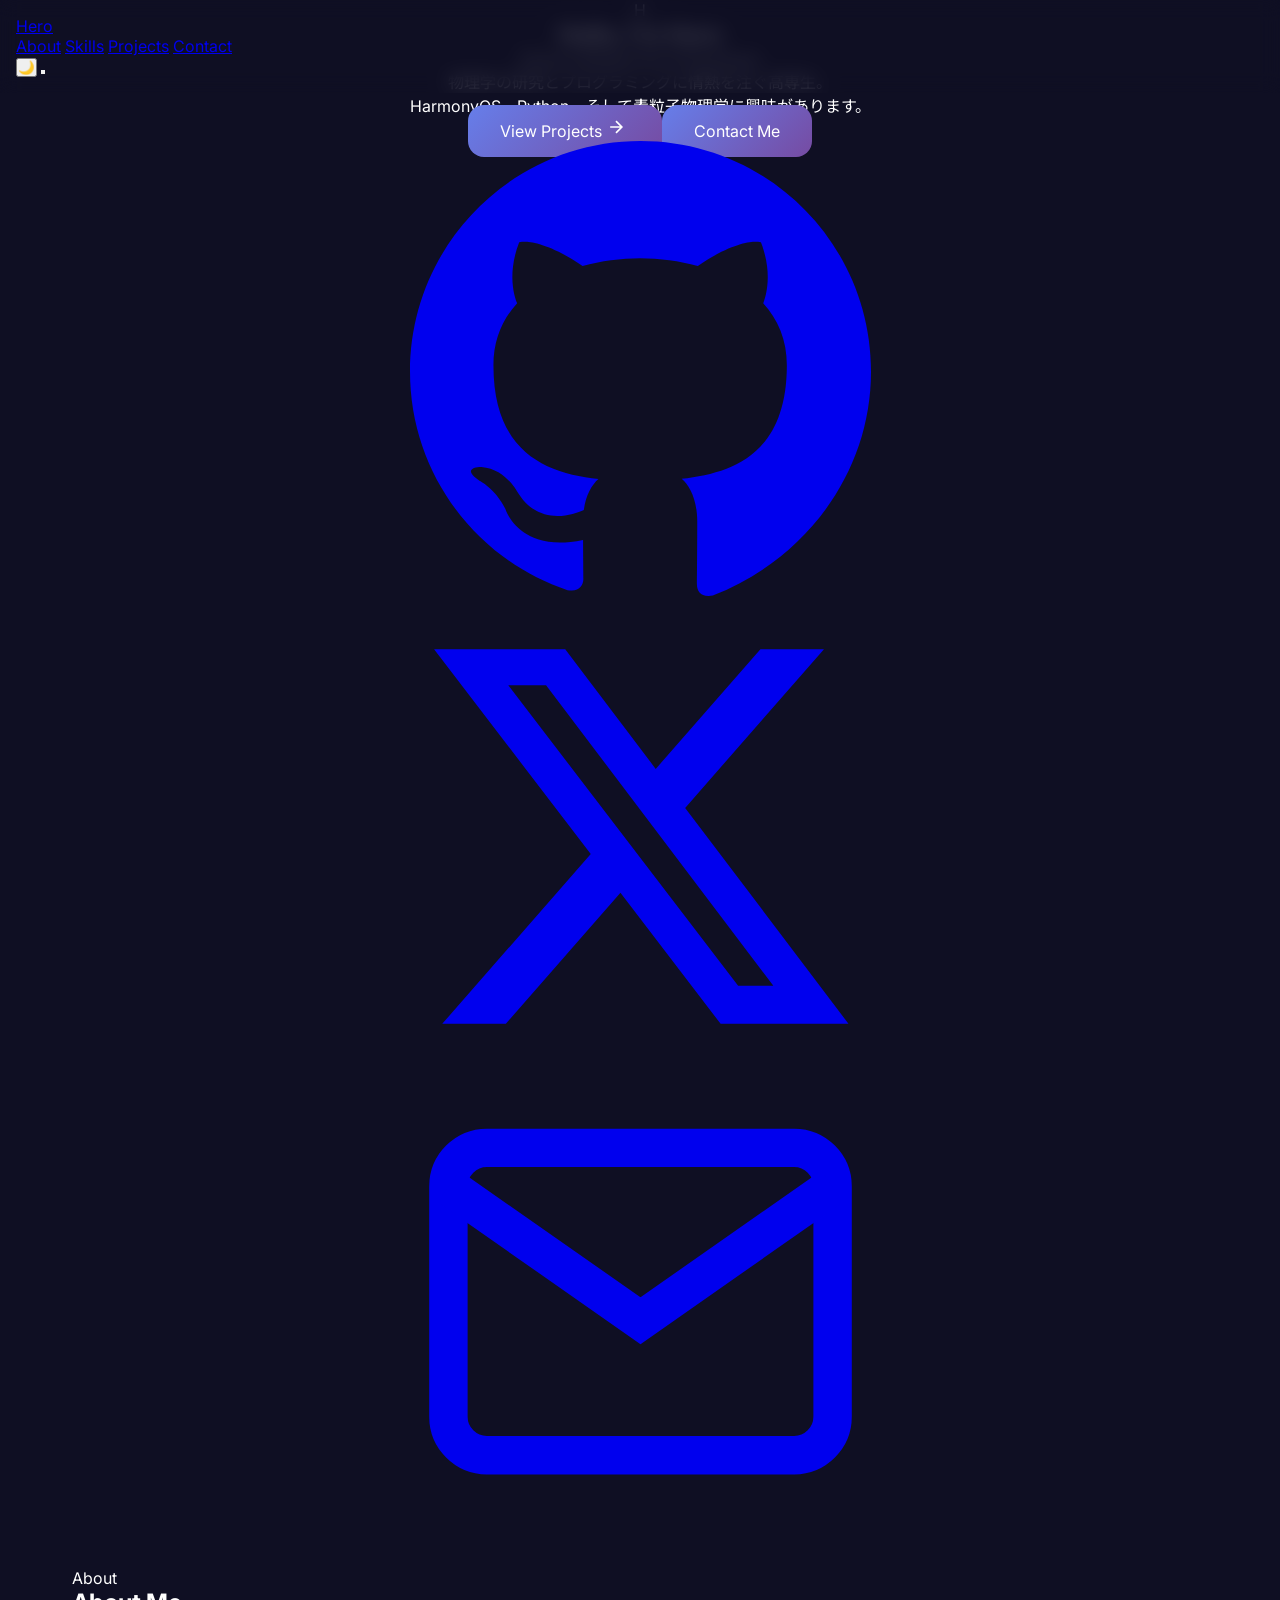
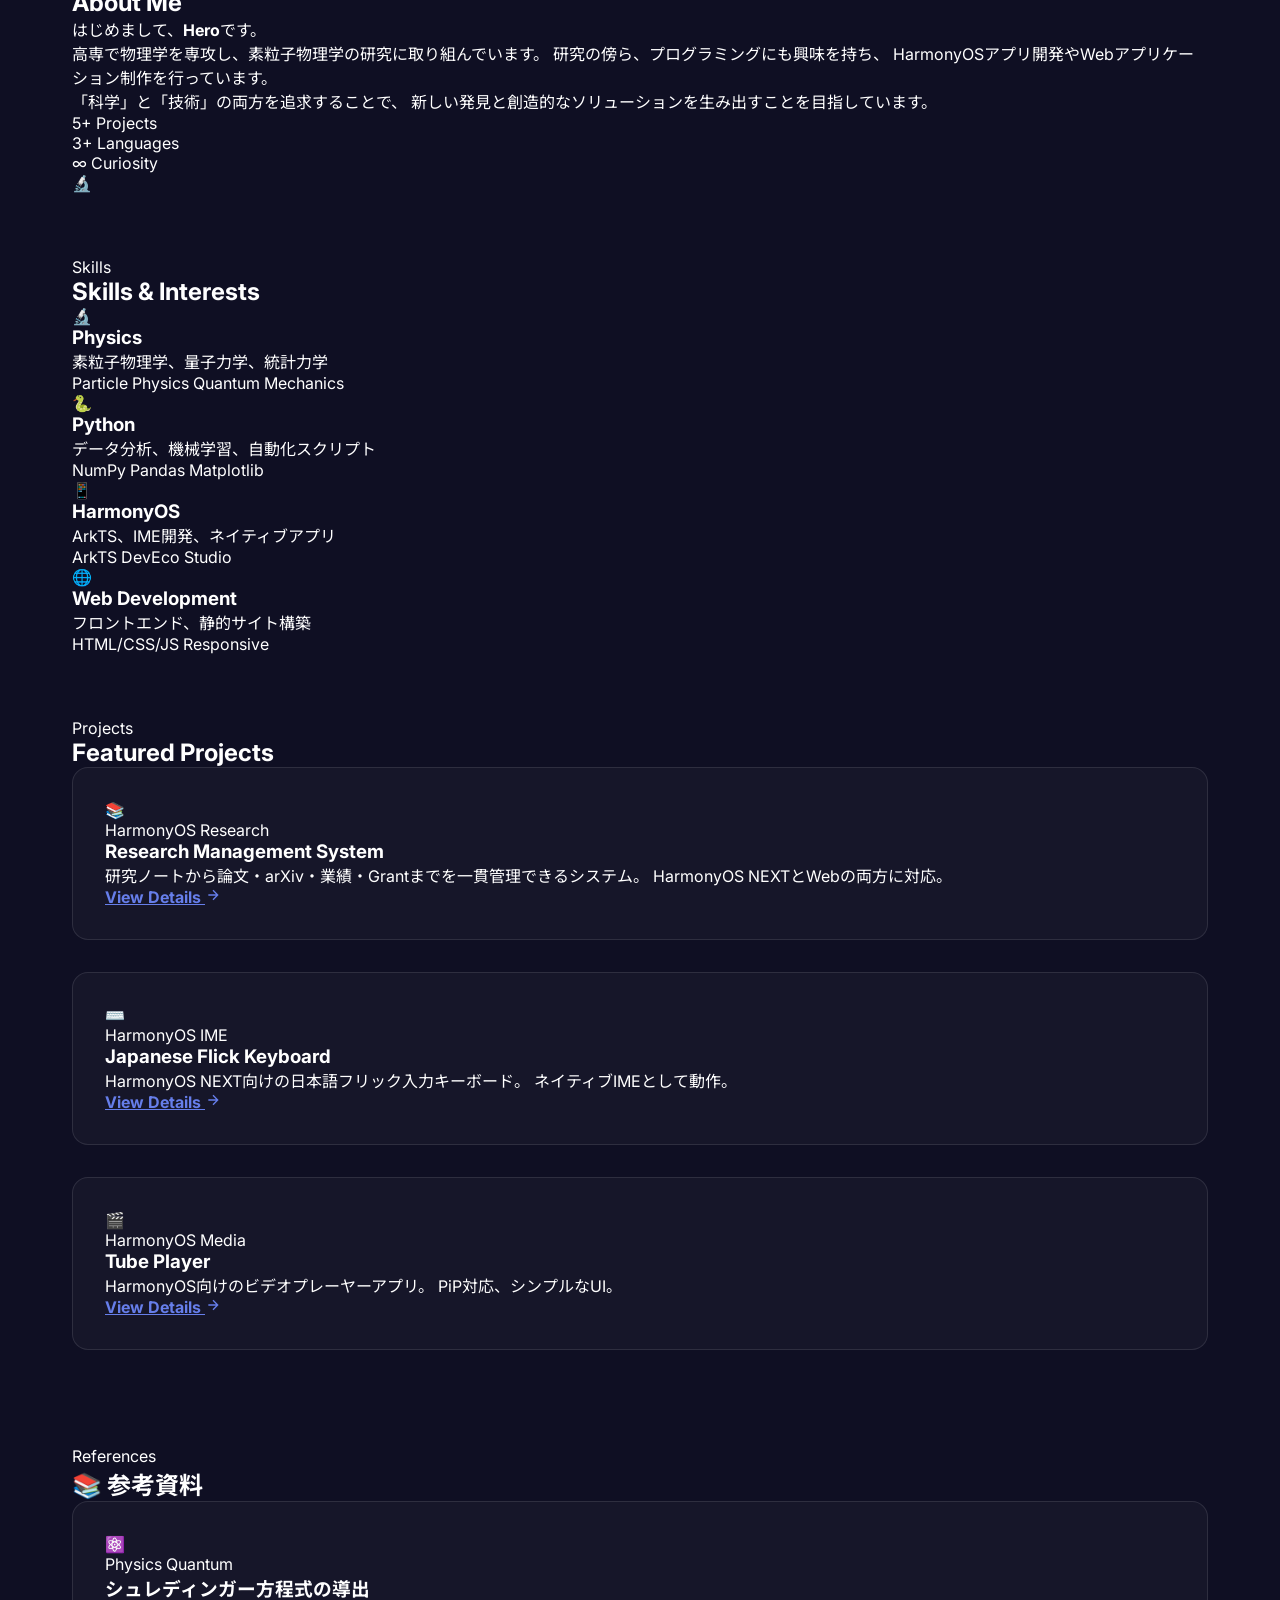
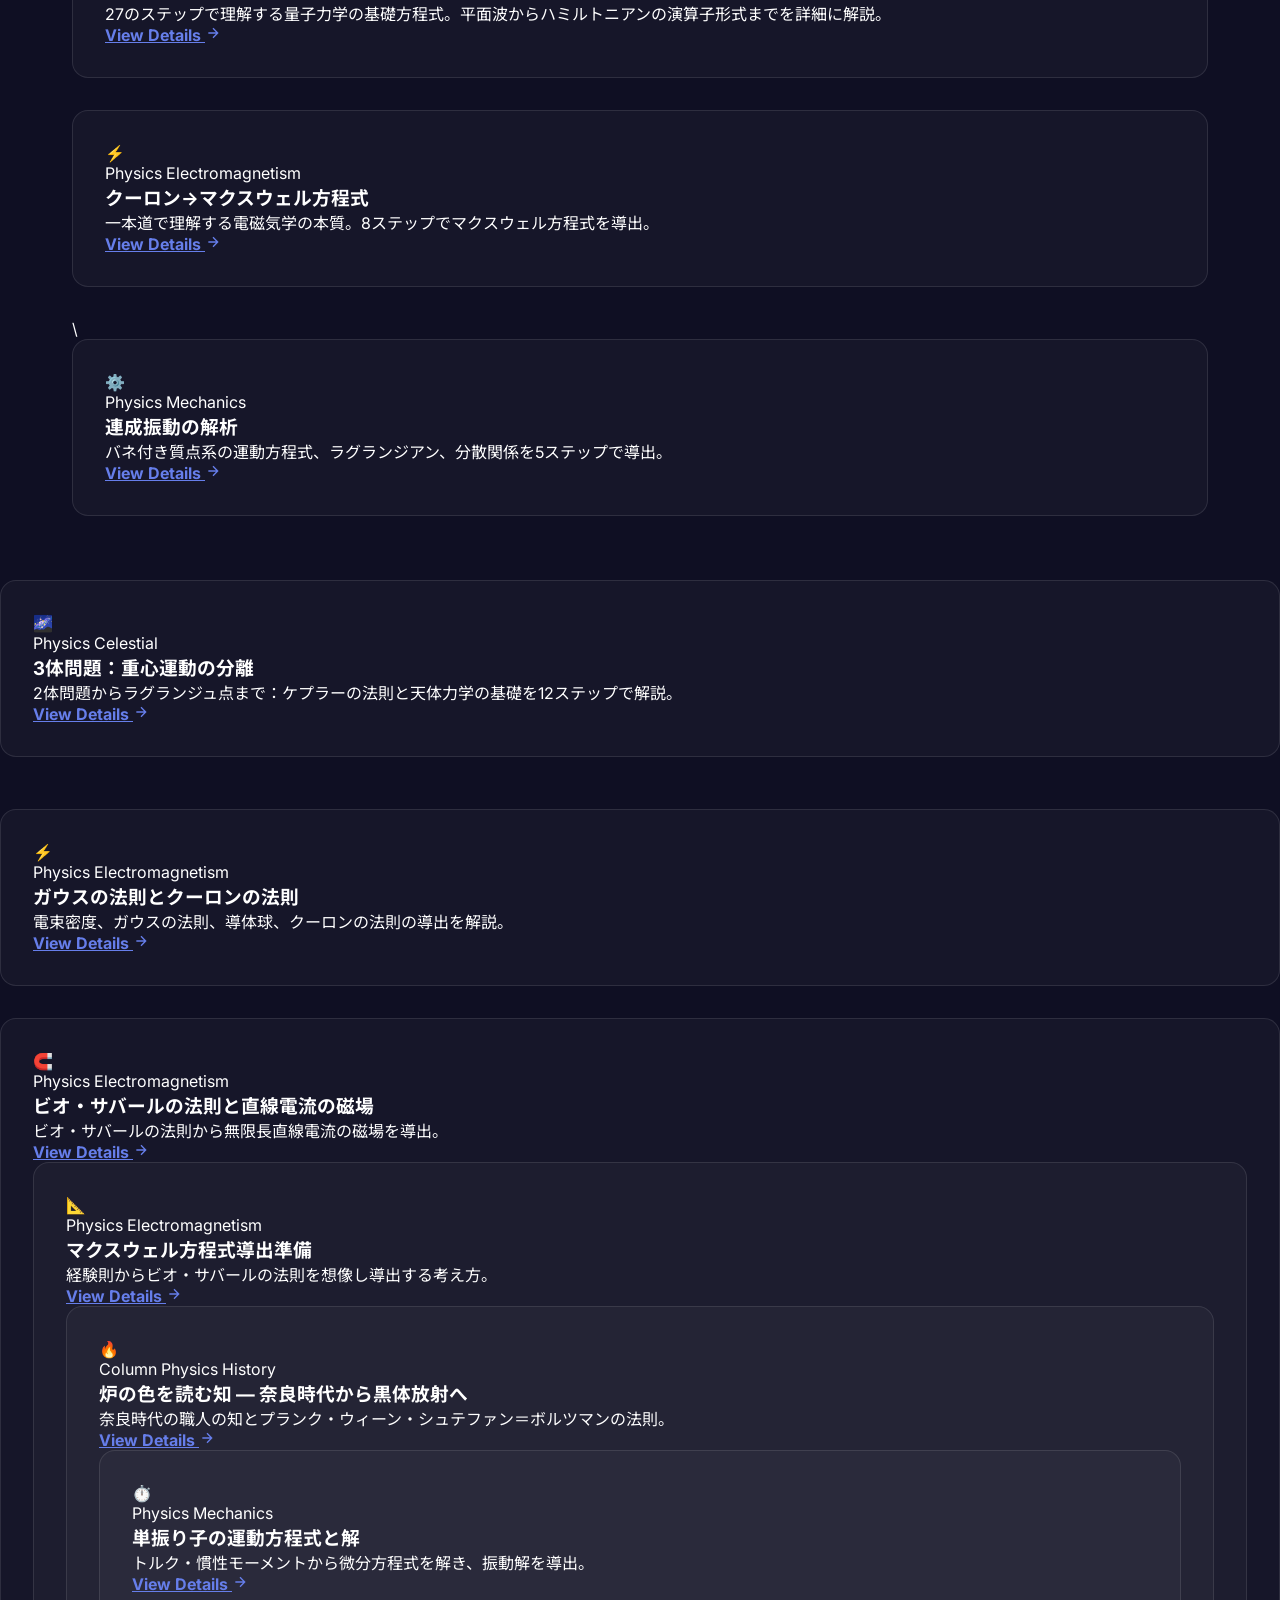
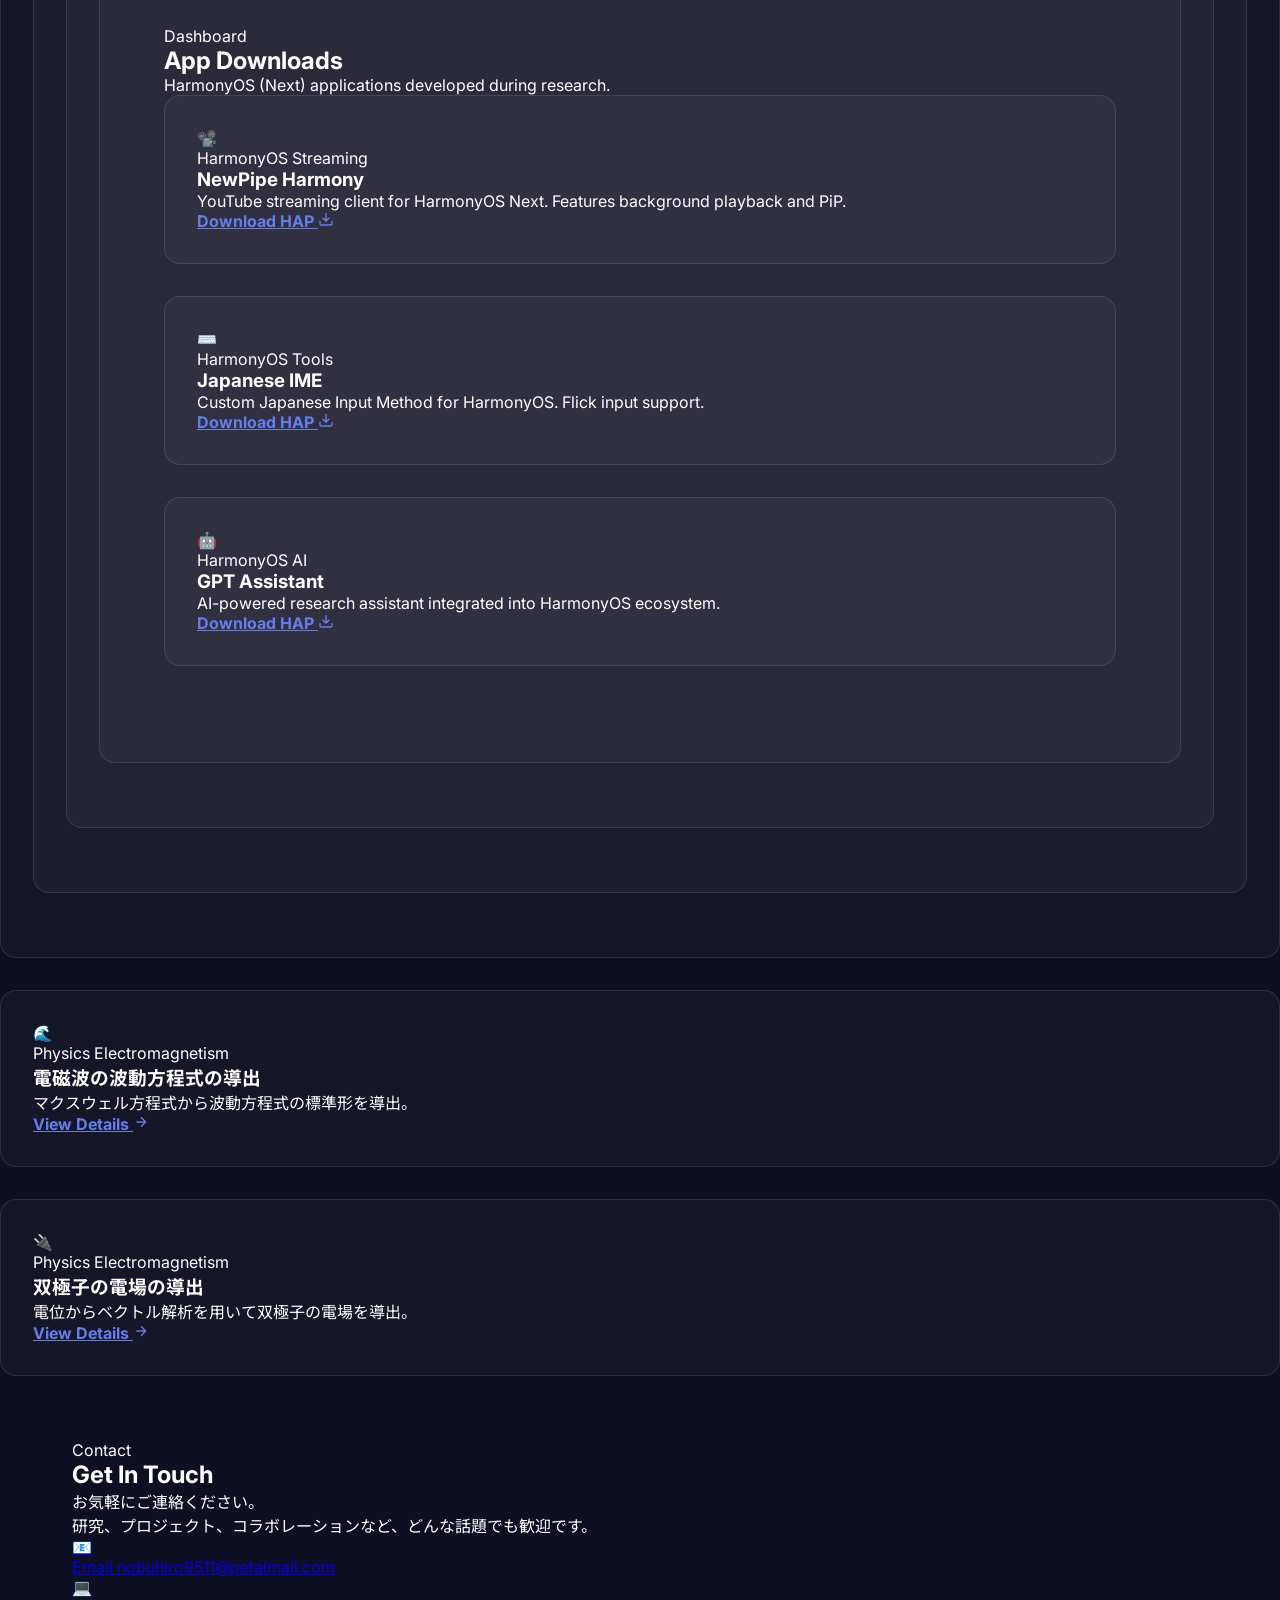
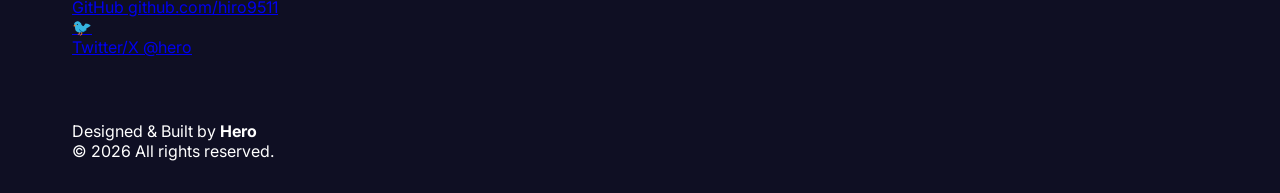
==== commit 9eb78753: "Update NewPipe HAP download link to absolute URL" ====
--- a/index.html
+++ b/index.html
@@ -1,14 +1,16 @@
 <!DOCTYPE html>
-<html lang="ja" data-theme="dark"><head>
+<html lang="ja" data-theme="dark">
+
+<head>
     <meta charset="UTF-8">
     <meta name="viewport" content="width=device-width, initial-scale=1.0">
-    <meta name="description" content="Hero - Physics Researcher &amp; Developer">
+    <meta name="description" content="Hero - Physics Researcher & Developer">
     <meta name="theme-color" content="#0f0f23">
     <meta name="apple-mobile-web-app-capable" content="yes">
 
     <!-- OGP -->
     <meta property="og:title" content="Hero | Portfolio">
-    <meta property="og:description" content="Physics Researcher &amp; Developer">
+    <meta property="og:description" content="Physics Researcher & Developer">
     <meta property="og:type" content="website">
     <meta property="og:url" content="http://161.33.9.190/">
 
@@ -16,8 +18,10 @@
 
     <!-- Google Fonts -->
     <link rel="preconnect" href="https://fonts.googleapis.com">
-    <link rel="preconnect" href="https://fonts.gstatic.com" crossorigin="">
-    <link href="https://fonts.googleapis.com/css2?family=Inter:wght@300;400;500;600;700&amp;family=Noto+Sans+JP:wght@300;400;500;600;700&amp;display=swap" rel="stylesheet">
+    <link rel="preconnect" href="https://fonts.gstatic.com" crossorigin>
+    <link
+        href="https://fonts.googleapis.com/css2?family=Inter:wght@300;400;500;600;700&family=Noto+Sans+JP:wght@300;400;500;600;700&display=swap"
+        rel="stylesheet">
 
     <link rel="stylesheet" href="styles.css">
 </head>
@@ -69,7 +73,7 @@
             </h1>
 
             <p class="hero-subtitle">
-                <span class="typing-text">Physics Researcher</span>
+                <span class="typing-text">Physics Researcher & Developer</span>
             </p>
 
             <p class="hero-description">
@@ -80,12 +84,44 @@
             <div class="hero-cta">
                 <a href="#projects" class="btn btn-primary">
                     <span>View Projects</span>
+                    <svg width="20" height="20" viewBox="0 0 24 24" fill="none" stroke="currentColor" stroke-width="2">
+                        <path d="M5 12h14M12 5l7 7-7 7" />
+                    </svg>
                 </a>
                 <a href="#contact" class="btn btn-secondary">
                     <span>Contact Me</span>
                 </a>
             </div>
-        </div>
+
+            <div class="hero-social">
+                <a href="https://github.com/hiro9511" class="social-link" target="_blank" rel="noopener"
+                    aria-label="GitHub">
+                    <svg viewBox="0 0 24 24" fill="currentColor">
+                        <path
+                            d="M12 0C5.37 0 0 5.37 0 12c0 5.3 3.438 9.8 8.205 11.385.6.113.82-.258.82-.577 0-.285-.01-1.04-.015-2.04-3.338.724-4.042-1.61-4.042-1.61C4.422 18.07 3.633 17.7 3.633 17.7c-1.087-.744.084-.729.084-.729 1.205.084 1.838 1.236 1.838 1.236 1.07 1.835 2.809 1.305 3.495.998.108-.776.417-1.305.76-1.605-2.665-.3-5.466-1.332-5.466-5.93 0-1.31.465-2.38 1.235-3.22-.135-.303-.54-1.523.105-3.176 0 0 1.005-.322 3.3 1.23.96-.267 1.98-.399 3-.405 1.02.006 2.04.138 3 .405 2.28-1.552 3.285-1.23 3.285-1.23.645 1.653.24 2.873.12 3.176.765.84 1.23 1.91 1.23 3.22 0 4.61-2.805 5.625-5.475 5.92.42.36.81 1.096.81 2.22 0 1.605-.015 2.896-.015 3.286 0 .315.21.69.825.57C20.565 21.795 24 17.295 24 12c0-6.63-5.37-12-12-12" />
+                    </svg>
+                </a>
+                <a href="https://twitter.com/" class="social-link" target="_blank" rel="noopener"
+                    aria-label="Twitter/X">
+                    <svg viewBox="0 0 24 24" fill="currentColor">
+                        <path
+                            d="M18.244 2.25h3.308l-7.227 8.26 8.502 11.24H16.17l-5.214-6.817L4.99 21.75H1.68l7.73-8.835L1.254 2.25H8.08l4.713 6.231zm-1.161 17.52h1.833L7.084 4.126H5.117z" />
+                    </svg>
+                </a>
+                <a href="mailto:nobuhiro9511@petalmail.com" class="social-link" aria-label="Email">
+                    <svg viewBox="0 0 24 24" fill="none" stroke="currentColor" stroke-width="2">
+                        <path d="M4 4h16c1.1 0 2 .9 2 2v12c0 1.1-.9 2-2 2H4c-1.1 0-2-.9-2-2V6c0-1.1.9-2 2-2z" />
+                        <polyline points="22,6 12,13 2,6" />
+                    </svg>
+                </a>
+            </div>
+        </div>
+
+        <a href="#about" class="scroll-indicator" aria-label="下にスクロール">
+            <div class="mouse">
+                <div class="wheel"></div>
+            </div>
+        </a>
     </section>
 
     <!-- About Section -->
@@ -96,7 +132,100 @@
                 <h2 class="section-title">About Me</h2>
                 <div class="section-line"></div>
             </div>
-            <p>高専で物理学を専攻し、素粒子物理学の研究に取り組んでいます。</p>
+
+            <div class="about-content">
+                <div class="about-text">
+                    <p class="about-intro">
+                        はじめまして、<strong>Hero</strong>です。
+                    </p>
+                    <p>
+                        高専で物理学を専攻し、素粒子物理学の研究に取り組んでいます。
+                        研究の傍ら、プログラミングにも興味を持ち、
+                        HarmonyOSアプリ開発やWebアプリケーション制作を行っています。
+                    </p>
+                    <p>
+                        「科学」と「技術」の両方を追求することで、
+                        新しい発見と創造的なソリューションを生み出すことを目指しています。
+                    </p>
+
+                    <div class="about-stats">
+                        <div class="stat-item">
+                            <span class="stat-number">5+</span>
+                            <span class="stat-label">Projects</span>
+                        </div>
+                        <div class="stat-item">
+                            <span class="stat-number">3+</span>
+                            <span class="stat-label">Languages</span>
+                        </div>
+                        <div class="stat-item">
+                            <span class="stat-number">∞</span>
+                            <span class="stat-label">Curiosity</span>
+                        </div>
+                    </div>
+                </div>
+
+                <div class="about-image">
+                    <div class="image-frame">
+                        <div class="image-placeholder">
+                            <span>🔬</span>
+                        </div>
+                    </div>
+                </div>
+            </div>
+        </div>
+    </section>
+
+    <!-- Skills Section -->
+    <section class="section section-alt" id="skills">
+        <div class="container">
+            <div class="section-header">
+                <span class="section-tag">Skills</span>
+                <h2 class="section-title">Skills & Interests</h2>
+                <div class="section-line"></div>
+            </div>
+
+            <div class="skills-grid">
+                <div class="skill-card" data-aos="fade-up">
+                    <div class="skill-icon">🔬</div>
+                    <h3 class="skill-title">Physics</h3>
+                    <p class="skill-desc">素粒子物理学、量子力学、統計力学</p>
+                    <div class="skill-tags">
+                        <span class="tag">Particle Physics</span>
+                        <span class="tag">Quantum Mechanics</span>
+                    </div>
+                </div>
+
+                <div class="skill-card" data-aos="fade-up" data-aos-delay="100">
+                    <div class="skill-icon">🐍</div>
+                    <h3 class="skill-title">Python</h3>
+                    <p class="skill-desc">データ分析、機械学習、自動化スクリプト</p>
+                    <div class="skill-tags">
+                        <span class="tag">NumPy</span>
+                        <span class="tag">Pandas</span>
+                        <span class="tag">Matplotlib</span>
+                    </div>
+                </div>
+
+                <div class="skill-card" data-aos="fade-up" data-aos-delay="200">
+                    <div class="skill-icon">📱</div>
+                    <h3 class="skill-title">HarmonyOS</h3>
+                    <p class="skill-desc">ArkTS、IME開発、ネイティブアプリ</p>
+                    <div class="skill-tags">
+                        <span class="tag">ArkTS</span>
+                        <span class="tag">DevEco Studio</span>
+                    </div>
+                </div>
+
+                <div class="skill-card" data-aos="fade-up" data-aos-delay="300">
+                    <div class="skill-icon">🌐</div>
+                    <h3 class="skill-title">Web Development</h3>
+                    <p class="skill-desc">フロントエンド、静的サイト構築</p>
+                    <div class="skill-tags">
+                        <span class="tag">HTML/CSS/JS</span>
+                        <span class="tag">Responsive</span>
+                    </div>
+                </div>
+            </div>
         </div>
     </section>
 
@@ -110,35 +239,513 @@
             </div>
 
             <div class="projects-grid">
-                <article class="project-card">
-                    <h3 class="project-title">Japanese Flick Keyboard</h3>
-                    <a href="apps/japanese_keyboard.hap" class="project-link">Download HAP</a>
+                <article class="project-card featured" data-aos="fade-up">
+                    <div class="project-image">
+                        <div class="project-placeholder">📚</div>
+                    </div>
+                    <div class="project-content">
+                        <div class="project-tags">
+                            <span class="tag tag-primary">HarmonyOS</span>
+                            <span class="tag">Research</span>
+                        </div>
+                        <h3 class="project-title">Research Management System</h3>
+                        <p class="project-desc">
+                            研究ノートから論文・arXiv・業績・Grantまでを一貫管理できるシステム。
+                            HarmonyOS NEXTとWebの両方に対応。
+                        </p>
+                        <div class="project-links">
+                            <a href="#" class="project-link">
+                                <span>View Details</span>
+                                <svg width="16" height="16" viewBox="0 0 24 24" fill="none" stroke="currentColor"
+                                    stroke-width="2">
+                                    <path d="M5 12h14M12 5l7 7-7 7" />
+                                </svg>
+                            </a>
+                        </div>
+                    </div>
                 </article>
 
-                <article class="project-card">
-                    <h3 class="project-title">Tube Player</h3>
-                    <a href="apps/newpipe_harmony.hap" class="project-link">Download HAP</a>
+                <article class="project-card" data-aos="fade-up" data-aos-delay="100">
+                    <div class="project-image">
+                        <div class="project-placeholder">⌨️</div>
+                    </div>
+                    <div class="project-content">
+                        <div class="project-tags">
+                            <span class="tag tag-primary">HarmonyOS</span>
+                            <span class="tag">IME</span>
+                        </div>
+                        <h3 class="project-title">Japanese Flick Keyboard</h3>
+                        <p class="project-desc">
+                            HarmonyOS NEXT向けの日本語フリック入力キーボード。
+                            ネイティブIMEとして動作。
+                        </p>
+                        <div class="project-links">
+                            <a href="#" class="project-link">
+                                <span>View Details</span>
+                                <svg width="16" height="16" viewBox="0 0 24 24" fill="none" stroke="currentColor"
+                                    stroke-width="2">
+                                    <path d="M5 12h14M12 5l7 7-7 7" />
+                                </svg>
+                            </a>
+                        </div>
+                    </div>
                 </article>
 
-                <article class="project-card">
-                    <h3 class="project-title">GPT Assistant</h3>
-                    <a href="apps/gpt_assist.hap" class="project-link">Download HAP</a>
+                <article class="project-card" data-aos="fade-up" data-aos-delay="200">
+                    <div class="project-image">
+                        <div class="project-placeholder">🎬</div>
+                    </div>
+                    <div class="project-content">
+                        <div class="project-tags">
+                            <span class="tag tag-primary">HarmonyOS</span>
+                            <span class="tag">Media</span>
+                        </div>
+                        <h3 class="project-title">Tube Player</h3>
+                        <p class="project-desc">
+                            HarmonyOS向けのビデオプレーヤーアプリ。
+                            PiP対応、シンプルなUI。
+                        </p>
+                        <div class="project-links">
+                            <a href="#" class="project-link">
+                                <span>View Details</span>
+                                <svg width="16" height="16" viewBox="0 0 24 24" fill="none" stroke="currentColor"
+                                    stroke-width="2">
+                                    <path d="M5 12h14M12 5l7 7-7 7" />
+                                </svg>
+                            </a>
+                        </div>
+                    </div>
                 </article>
             </div>
         </div>
     </section>
 
-    <!-- Contact Section -->
+    <!-- References Section -->
+    <section class="section" id="references">
+        <div class="container">
+            <div class="section-header">
+                <span class="section-tag">References</span>
+                <h2 class="section-title">📚 参考資料</h2>
+                <div class="section-line"></div>
+            </div>
+            <div class="projects-grid">
+                <article class="project-card" data-aos="fade-up">
+                    <div class="project-image">
+                        <div class="project-placeholder">⚛️</div>
+                    </div>
+                    <div class="project-content">
+                        <div class="project-tags">
+                            <span class="tag tag-primary">Physics</span>
+                            <span class="tag">Quantum</span>
+                        </div>
+                        <h3 class="project-title">シュレディンガー方程式の導出</h3>
+                        <p class="project-desc">
+                            27のステップで理解する量子力学の基礎方程式。平面波からハミルトニアンの演算子形式までを詳細に解説。
+                        </p>
+                        <div class="project-links">
+                            <a href="schrodinger.html" class="project-link">
+                                <span>View Details</span>
+                                <svg width="16" height="16" viewBox="0 0 24 24" fill="none" stroke="currentColor"
+                                    stroke-width="2">
+                                    <path d="M5 12h14M12 5l7 7-7 7" />
+                                </svg>
+                            </a>
+                        </div>
+                    </div>
+                </article>
+                <article class="project-card" data-aos="fade-up" data-aos-delay="100">
+                    <div class="project-image">
+                        <div class="project-placeholder">⚡</div>
+                    </div>
+                    <div class="project-content">
+                        <div class="project-tags">
+                            <span class="tag tag-primary">Physics</span>
+                            <span class="tag">Electromagnetism</span>
+                        </div>
+                        <h3 class="project-title">クーロン→マクスウェル方程式</h3>
+                        <p class="project-desc">
+                            一本道で理解する電磁気学の本質。8ステップでマクスウェル方程式を導出。
+                        </p>
+                        <div class="project-links">
+                            <a href="maxwell.html" class="project-link">
+                                <span>View Details</span>
+                                <svg width="16" height="16" viewBox="0 0 24 24" fill="none" stroke="currentColor"
+                                    stroke-width="2">
+                                    <path d="M5 12h14M12 5l7 7-7 7" />
+                                </svg>
+                            </a>
+                        </div>
+                    </div>
+                </article>
+            </div>
+            \</div\>
+            <article class="project-card" data-aos="fade-up" data-aos-delay="200">
+                <div class="project-image">
+                    <div class="project-placeholder">⚙️</div>
+                </div>
+                <div class="project-content">
+                    <div class="project-tags">
+                        <span class="tag tag-primary">Physics</span>
+                        <span class="tag">Mechanics</span>
+                    </div>
+                    <h3 class="project-title">連成振動の解析</h3>
+                    <p class="project-desc">
+                        バネ付き質点系の運動方程式、ラグランジアン、分散関係を5ステップで導出。
+                    </p>
+                    <div class="project-links">
+                        <a href="notes/coupled_oscillations.html" class="project-link">
+                            <span>View Details</span>
+                            <svg width="16" height="16" viewBox="0 0 24 24" fill="none" stroke="currentColor"
+                                stroke-width="2">
+                                <path d="M5 12h14M12 5l7 7-7 7" />
+                            </svg>
+                        </a>
+                    </div>
+                </div>
+            </article>
+    </section>
+    <article class="project-card" data-aos="fade-up" data-aos-delay="300">
+        <div class="project-image">
+            <div class="project-placeholder">🌌</div>
+        </div>
+        <div class="project-content">
+            <div class="project-tags">
+                <span class="tag tag-primary">Physics</span>
+                <span class="tag">Celestial</span>
+            </div>
+            <h3 class="project-title">3体問題：重心運動の分離</h3>
+            <p class="project-desc">
+                2体問題からラグランジュ点まで：ケプラーの法則と天体力学の基礎を12ステップで解説。
+            </p>
+            <div class="project-links">
+                <a href="notes/celestial_mechanics.html" class="project-link">
+                    <span>View Details</span>
+                    <svg width="16" height="16" viewBox="0 0 24 24" fill="none" stroke="currentColor" stroke-width="2">
+                        <path d="M5 12h14M12 5l7 7-7 7" />
+                    </svg>
+                </a>
+            </div>
+        </div>
+    </article>
+    ﻿<article class="project-card" data-aos="fade-up" data-aos-delay="400">
+        <div class="project-image">
+            <div class="project-placeholder">⚡</div>
+        </div>
+        <div class="project-content">
+            <div class="project-tags">
+                <span class="tag tag-primary">Physics</span>
+                <span class="tag">Electromagnetism</span>
+            </div>
+            <h3 class="project-title">ガウスの法則とクーロンの法則</h3>
+            <p class="project-desc">
+                電束密度、ガウスの法則、導体球、クーロンの法則の導出を解説。
+            </p>
+            <div class="project-links">
+                <a href="notes/gauss_law.html" class="project-link">
+                    <span>View Details</span>
+                    <svg width="16" height="16" viewBox="0 0 24 24" fill="none" stroke="currentColor" stroke-width="2">
+                        <path d="M5 12h14M12 5l7 7-7 7" />
+                    </svg>
+                </a>
+            </div>
+        </div>
+    </article>
+    <article class="project-card" data-aos="fade-up" data-aos-delay="700">
+        <div class="project-image">
+            <div class="project-placeholder">🧲</div>
+        </div>
+        <div class="project-content">
+            <div class="project-tags">
+                <span class="tag tag-primary">Physics</span>
+                <span class="tag">Electromagnetism</span>
+            </div>
+            <h3 class="project-title">ビオ・サバールの法則と直線電流の磁場</h3>
+            <p class="project-desc">
+                ビオ・サバールの法則から無限長直線電流の磁場を導出。
+            </p>
+            <div class="project-links">
+                <a href="notes/biot_savart.html" class="project-link">
+                    <span>View Details</span>
+                    <svg width="16" height="16" viewBox="0 0 24 24" fill="none" stroke="currentColor" stroke-width="2">
+                        <path d="M5 12h14M12 5l7 7-7 7" />
+                    </svg>
+                </a>
+            </div>
+        </div>
+        <article class="project-card" data-aos="fade-up" data-aos-delay="800">
+            <div class="project-image">
+                <div class="project-placeholder">📐</div>
+            </div>
+            <div class="project-content">
+                <div class="project-tags">
+                    <span class="tag tag-primary">Physics</span>
+                    <span class="tag">Electromagnetism</span>
+                </div>
+                <h3 class="project-title">マクスウェル方程式導出準備</h3>
+                <p class="project-desc">
+                    経験則からビオ・サバールの法則を想像し導出する考え方。
+                </p>
+                <div class="project-links">
+                    <a href="notes/maxwell_prep.html" class="project-link">
+                        <span>View Details</span>
+                        <svg width="16" height="16" viewBox="0 0 24 24" fill="none" stroke="currentColor"
+                            stroke-width="2">
+                            <path d="M5 12h14M12 5l7 7-7 7" />
+                        </svg>
+                    </a>
+                </div>
+            </div>
+            <article class="project-card" data-aos="fade-up" data-aos-delay="900">
+                <div class="project-image">
+                    <div class="project-placeholder">🔥</div>
+                </div>
+                <div class="project-content">
+                    <div class="project-tags">
+                        <span class="tag tag-primary">Column</span>
+                        <span class="tag">Physics</span>
+                        <span class="tag">History</span>
+                    </div>
+                    <h3 class="project-title">炉の色を読む知 ― 奈良時代から黒体放射へ</h3>
+                    <p class="project-desc">
+                        奈良時代の職人の知とプランク・ウィーン・シュテファン＝ボルツマンの法則。
+                    </p>
+                    <div class="project-links">
+                        <a href="notes/blackbody_column.html" class="project-link">
+                            <span>View Details</span>
+                            <svg width="16" height="16" viewBox="0 0 24 24" fill="none" stroke="currentColor"
+                                stroke-width="2">
+                                <path d="M5 12h14M12 5l7 7-7 7" />
+                            </svg>
+                        </a>
+                    </div>
+                </div>
+                <article class="project-card" data-aos="fade-up" data-aos-delay="1000">
+                    <div class="project-image">
+                        <div class="project-placeholder">⏱️</div>
+                    </div>
+                    <div class="project-content">
+                        <div class="project-tags">
+                            <span class="tag tag-primary">Physics</span>
+                            <span class="tag">Mechanics</span>
+                        </div>
+                        <h3 class="project-title">単振り子の運動方程式と解</h3>
+                        <p class="project-desc">
+                            トルク・慣性モーメントから微分方程式を解き、振動解を導出。
+                        </p>
+                        <div class="project-links">
+                            <a href="notes/simple_pendulum.html" class="project-link">
+                                <span>View Details</span>
+                                <svg width="16" height="16" viewBox="0 0 24 24" fill="none" stroke="currentColor"
+                                    stroke-width="2">
+                                    <path d="M5 12h14M12 5l7 7-7 7" />
+                                </svg>
+                            </a>
+                        </div>
+                    </div>
+                    <!-- Dashboard Section -->
+                    <section class="section" id="dashboard">
+                        <div class="container">
+                            <div class="section-header" data-aos="fade-up">
+                                <span class="section-tag">Dashboard</span>
+                                <h2 class="section-title">App Downloads</h2>
+                                <div class="section-line"></div>
+                                <p class="section-subtitle">HarmonyOS (Next) applications developed during research.</p>
+                            </div>
+
+                            <div class="projects-grid">
+                                <!-- NewPipe Harmony Card -->
+                                <article class="project-card" data-aos="fade-up">
+                                    <div class="project-image">
+                                        <div class="project-placeholder">📽️</div>
+                                    </div>
+                                    <div class="project-content">
+                                        <div class="project-tags">
+                                            <span class="tag tag-primary">HarmonyOS</span>
+                                            <span class="tag">Streaming</span>
+                                        </div>
+                                        <h3 class="project-title">NewPipe Harmony</h3>
+                                        <p class="project-desc">
+                                            YouTube streaming client for HarmonyOS Next. Features background playback
+                                            and PiP.
+                                        </p>
+                                        <div class="project-links">
+                                            <a href="https://hiro9511.github.io/newpipe-dev/apps/newpipe_harmony.hap" class="project-link">
+                                                <span>Download HAP</span>
+                                                <svg width="16" height="16" viewBox="0 0 24 24" fill="none"
+                                                    stroke="currentColor" stroke-width="2">
+                                                    <path
+                                                        d="M21 15v4a2 2 0 0 1-2 2H5a2 2 0 0 1-2-2v-4M7 10l5 5 5-5M12 15V3" />
+                                                </svg>
+                                            </a>
+                                        </div>
+                                    </div>
+                                </article>
+
+                                <!-- Japanese IME Card -->
+                                <article class="project-card" data-aos="fade-up" data-aos-delay="100">
+                                    <div class="project-image">
+                                        <div class="project-placeholder">⌨️</div>
+                                    </div>
+                                    <div class="project-content">
+                                        <div class="project-tags">
+                                            <span class="tag tag-primary">HarmonyOS</span>
+                                            <span class="tag">Tools</span>
+                                        </div>
+                                        <h3 class="project-title">Japanese IME</h3>
+                                        <p class="project-desc">
+                                            Custom Japanese Input Method for HarmonyOS. Flick input support.
+                                        </p>
+                                        <div class="project-links">
+                                            <a href="apps/japanese_keyboard.hap" class="project-link">
+                                                <span>Download HAP</span>
+                                                <svg width="16" height="16" viewBox="0 0 24 24" fill="none"
+                                                    stroke="currentColor" stroke-width="2">
+                                                    <path
+                                                        d="M21 15v4a2 2 0 0 1-2 2H5a2 2 0 0 1-2-2v-4M7 10l5 5 5-5M12 15V3" />
+                                                </svg>
+                                            </a>
+                                        </div>
+                                    </div>
+                                </article>
+
+                                <!-- GPT Assistant Card -->
+                                <article class="project-card" data-aos="fade-up" data-aos-delay="200">
+                                    <div class="project-image">
+                                        <div class="project-placeholder">🤖</div>
+                                    </div>
+                                    <div class="project-content">
+                                        <div class="project-tags">
+                                            <span class="tag tag-primary">HarmonyOS</span>
+                                            <span class="tag">AI</span>
+                                        </div>
+                                        <h3 class="project-title">GPT Assistant</h3>
+                                        <p class="project-desc">
+                                            AI-powered research assistant integrated into HarmonyOS ecosystem.
+                                        </p>
+                                        <div class="project-links">
+                                            <a href="apps/gpt_assist.hap" class="project-link">
+                                                <span>Download HAP</span>
+                                                <svg width="16" height="16" viewBox="0 0 24 24" fill="none"
+                                                    stroke="currentColor" stroke-width="2">
+                                                    <path
+                                                        d="M21 15v4a2 2 0 0 1-2 2H5a2 2 0 0 1-2-2v-4M7 10l5 5 5-5M12 15V3" />
+                                                </svg>
+                                            </a>
+                                        </div>
+                                    </div>
+                                </article>
+                            </div>
+                        </div>
+                    </section>
+                </article>
+            </article>
+        </article>
+    </article> <!-- Contact Section -->
+    <article class="project-card" data-aos="fade-up" data-aos-delay="500">
+        <div class="project-image">
+            <div class="project-placeholder">🌊</div>
+        </div>
+        <div class="project-content">
+            <div class="project-tags">
+                <span class="tag tag-primary">Physics</span>
+                <span class="tag">Electromagnetism</span>
+            </div>
+            <h3 class="project-title">電磁波の波動方程式の導出</h3>
+            <p class="project-desc">
+                マクスウェル方程式から波動方程式の標準形を導出。
+            </p>
+            <div class="project-links">
+                <a href="notes/wave_equation.html" class="project-link">
+                    <span>View Details</span>
+                    <svg width="16" height="16" viewBox="0 0 24 24" fill="none" stroke="currentColor" stroke-width="2">
+                        <path d="M5 12h14M12 5l7 7-7 7" />
+                    </svg>
+                </a>
+            </div>
+        </div>
+    </article>
+    <article class="project-card" data-aos="fade-up" data-aos-delay="600">
+        <div class="project-image">
+            <div class="project-placeholder">🔌</div>
+        </div>
+        <div class="project-content">
+            <div class="project-tags">
+                <span class="tag tag-primary">Physics</span>
+                <span class="tag">Electromagnetism</span>
+            </div>
+            <h3 class="project-title">双極子の電場の導出</h3>
+            <p class="project-desc">
+                電位からベクトル解析を用いて双極子の電場を導出。
+            </p>
+            <div class="project-links">
+                <a href="notes/dipole_field.html" class="project-link">
+                    <span>View Details</span>
+                    <svg width="16" height="16" viewBox="0 0 24 24" fill="none" stroke="currentColor" stroke-width="2">
+                        <path d="M5 12h14M12 5l7 7-7 7" />
+                    </svg>
+                </a>
+            </div>
+        </div>
+    </article>
     <section class="section section-alt" id="contact">
         <div class="container">
-            <h2 class="section-title">Get In Touch</h2>
-            <p>Email: <a href="mailto:nobuhiro9511@petalmail.com">nobuhiro9511@petalmail.com</a></p>
+            <div class="section-header">
+                <span class="section-tag">Contact</span>
+                <h2 class="section-title">Get In Touch</h2>
+                <div class="section-line"></div>
+            </div>
+
+            <div class="contact-content">
+                <p class="contact-intro">
+                    お気軽にご連絡ください。<br>
+                    研究、プロジェクト、コラボレーションなど、どんな話題でも歓迎です。
+                </p>
+
+                <div class="contact-links">
+                    <a href="mailto:nobuhiro9511@petalmail.com" class="contact-card">
+                        <div class="contact-icon">📧</div>
+                        <div class="contact-info">
+                            <span class="contact-label">Email</span>
+                            <span class="contact-value">nobuhiro9511@petalmail.com</span>
+                        </div>
+                    </a>
+
+                    <a href="https://github.com/hiro9511" target="_blank" rel="noopener" class="contact-card">
+                        <div class="contact-icon">💻</div>
+                        <div class="contact-info">
+                            <span class="contact-label">GitHub</span>
+                            <span class="contact-value">github.com/hiro9511</span>
+                        </div>
+                    </a>
+
+                    <a href="https://twitter.com/" target="_blank" rel="noopener" class="contact-card">
+                        <div class="contact-icon">🐦</div>
+                        <div class="contact-info">
+                            <span class="contact-label">Twitter/X</span>
+                            <span class="contact-value">@hero</span>
+                        </div>
+                    </a>
+                </div>
+            </div>
         </div>
     </section>
 
+    <!-- Footer -->
     <footer class="footer">
-        <p>Designed &amp; Built by Hero</p>
+        <div class="container">
+            <div class="footer-content">
+                <p class="footer-text">
+                    Designed & Built by <strong>Hero</strong>
+                </p>
+                <p class="footer-copyright">
+                    © 2026 All rights reserved.
+                </p>
+            </div>
+        </div>
     </footer>
 
     <script src="main.js"></script>
-</body></html>
+</body>
+
+
+</html>
--- a/styles.css
+++ b/styles.css
@@ -3,1093 +3,29 @@
  * Version: 2026-01
  */
 
-/* ==========================================================================
-   1. CSS Custom Properties
-   ========================================================================== */
-
 :root {
-    /* Colors - Dark Mode (Default) */
     --bg-primary: #0f0f23;
     --bg-secondary: #1a1a2e;
     --bg-tertiary: #16213e;
     --bg-card: rgba(255, 255, 255, 0.03);
     --bg-card-hover: rgba(255, 255, 255, 0.08);
-    
     --text-primary: #ffffff;
     --text-secondary: rgba(255, 255, 255, 0.7);
     --text-muted: rgba(255, 255, 255, 0.4);
-    
     --border-color: rgba(255, 255, 255, 0.1);
     --border-hover: rgba(255, 255, 255, 0.2);
-    
-    /* Gradients */
     --gradient-primary: linear-gradient(135deg, #667eea 0%, #764ba2 100%);
-    --gradient-secondary: linear-gradient(135deg, #f093fb 0%, #f5576c 100%);
-    --gradient-accent: linear-gradient(135deg, #4facfe 0%, #00f2fe 100%);
-    --gradient-hero: linear-gradient(135deg, #0f0f23 0%, #1a1a2e 50%, #16213e 100%);
-    
-    /* Accent Colors */
     --accent-primary: #667eea;
-    --accent-secondary: #764ba2;
-    --accent-cyan: #00f2fe;
-    --accent-pink: #f093fb;
-    
-    /* Typography */
-    --font-sans: 'Inter', 'Noto Sans JP', system-ui, -apple-system, sans-serif;
-    --font-mono: 'JetBrains Mono', 'Fira Code', monospace;
-    
-    /* Spacing */
-    --space-xs: 0.25rem;
-    --space-sm: 0.5rem;
-    --space-md: 1rem;
-    --space-lg: 1.5rem;
-    --space-xl: 2rem;
-    --space-2xl: 3rem;
-    --space-3xl: 4rem;
-    --space-4xl: 6rem;
-    
-    /* Border Radius */
-    --radius-sm: 8px;
-    --radius-md: 12px;
+    --font-sans: 'Inter', 'Noto Sans JP', sans-serif;
     --radius-lg: 16px;
-    --radius-xl: 24px;
-    --radius-full: 9999px;
-    
-    /* Shadows */
-    --shadow-sm: 0 2px 8px rgba(0, 0, 0, 0.3);
-    --shadow-md: 0 4px 16px rgba(0, 0, 0, 0.4);
-    --shadow-lg: 0 8px 32px rgba(0, 0, 0, 0.5);
     --shadow-glow: 0 0 40px rgba(102, 126, 234, 0.3);
-    
-    /* Transitions */
-    --transition-fast: 150ms cubic-bezier(0.4, 0, 0.2, 1);
-    --transition-normal: 300ms cubic-bezier(0.4, 0, 0.2, 1);
-    --transition-slow: 500ms cubic-bezier(0.4, 0, 0.2, 1);
-    
-    /* Layout */
-    --container-max: 1200px;
-    --navbar-height: 72px;
 }
 
-/* Light Mode */
-[data-theme="light"] {
-    --bg-primary: #fafafa;
-    --bg-secondary: #ffffff;
-    --bg-tertiary: #f0f0f5;
-    --bg-card: rgba(0, 0, 0, 0.02);
-    --bg-card-hover: rgba(0, 0, 0, 0.05);
-    
-    --text-primary: #1a1a2e;
-    --text-secondary: rgba(26, 26, 46, 0.7);
-    --text-muted: rgba(26, 26, 46, 0.4);
-    
-    --border-color: rgba(0, 0, 0, 0.1);
-    --border-hover: rgba(0, 0, 0, 0.2);
-    
-    --gradient-hero: linear-gradient(135deg, #fafafa 0%, #f0f0f5 50%, #e8e8f0 100%);
-}
-
-/* ==========================================================================
-   2. Base Reset
-   ========================================================================== */
-
-*, *::before, *::after {
-    box-sizing: border-box;
-    margin: 0;
-    padding: 0;
-}
-
-html {
-    font-size: 16px;
-    scroll-behavior: smooth;
-    scroll-padding-top: var(--navbar-height);
-}
-
-body {
-    font-family: var(--font-sans);
-    font-size: 1rem;
-    line-height: 1.6;
-    color: var(--text-primary);
-    background: var(--bg-primary);
-    min-height: 100vh;
-    overflow-x: hidden;
-    -webkit-font-smoothing: antialiased;
-    -moz-osx-font-smoothing: grayscale;
-}
-
-::selection {
-    background: var(--accent-primary);
-    color: white;
-}
-
-/* ==========================================================================
-   3. Typography
-   ========================================================================== */
-
-h1, h2, h3, h4, h5, h6 {
-    font-weight: 600;
-    line-height: 1.2;
-    color: var(--text-primary);
-}
-
-a {
-    color: var(--accent-primary);
-    text-decoration: none;
-    transition: color var(--transition-fast);
-}
-
-a:hover {
-    color: var(--accent-cyan);
-}
-
-/* ==========================================================================
-   4. Layout
-   ========================================================================== */
-
-.container {
-    max-width: var(--container-max);
-    margin: 0 auto;
-    padding: 0 var(--space-lg);
-}
-
-.section {
-    padding: var(--space-4xl) 0;
-    position: relative;
-}
-
-.section-alt {
-    background: var(--bg-secondary);
-}
-
-.section-header {
-    text-align: center;
-    margin-bottom: var(--space-3xl);
-}
-
-.section-tag {
-    display: inline-block;
-    padding: var(--space-xs) var(--space-md);
-    background: var(--gradient-primary);
-    color: white;
-    font-size: 0.75rem;
-    font-weight: 600;
-    text-transform: uppercase;
-    letter-spacing: 0.1em;
-    border-radius: var(--radius-full);
-    margin-bottom: var(--space-md);
-}
-
-.section-title {
-    font-size: clamp(2rem, 5vw, 3rem);
-    font-weight: 700;
-    margin-bottom: var(--space-md);
-}
-
-.section-line {
-    width: 60px;
-    height: 4px;
-    background: var(--gradient-primary);
-    border-radius: var(--radius-full);
-    margin: 0 auto;
-}
-
-/* ==========================================================================
-   5. Navigation
-   ========================================================================== */
-
-.navbar {
-    position: fixed;
-    top: 0;
-    left: 0;
-    right: 0;
-    height: var(--navbar-height);
-    background: rgba(15, 15, 35, 0.8);
-    backdrop-filter: blur(20px);
-    -webkit-backdrop-filter: blur(20px);
-    border-bottom: 1px solid var(--border-color);
-    z-index: 1000;
-    transition: all var(--transition-normal);
-}
-
-[data-theme="light"] .navbar {
-    background: rgba(250, 250, 250, 0.8);
-}
-
-.navbar.scrolled {
-    box-shadow: var(--shadow-md);
-}
-
-.nav-container {
-    max-width: var(--container-max);
-    margin: 0 auto;
-    padding: 0 var(--space-lg);
-    height: 100%;
-    display: flex;
-    align-items: center;
-    justify-content: space-between;
-}
-
-.nav-logo {
-    display: flex;
-    align-items: center;
-    gap: var(--space-sm);
-}
-
-.logo-text {
-    font-size: 1.5rem;
-    font-weight: 700;
-    background: var(--gradient-primary);
-    -webkit-background-clip: text;
-    -webkit-text-fill-color: transparent;
-    background-clip: text;
-}
-
-.nav-menu {
-    display: flex;
-    align-items: center;
-    gap: var(--space-xl);
-}
-
-.nav-link {
-    color: var(--text-secondary);
-    font-size: 0.9rem;
-    font-weight: 500;
-    padding: var(--space-sm) 0;
-    position: relative;
-    transition: color var(--transition-fast);
-}
-
-.nav-link::after {
-    content: '';
-    position: absolute;
-    bottom: 0;
-    left: 0;
-    width: 0;
-    height: 2px;
-    background: var(--gradient-primary);
-    transition: width var(--transition-normal);
-}
-
-.nav-link:hover,
-.nav-link.active {
-    color: var(--text-primary);
-}
-
-.nav-link:hover::after,
-.nav-link.active::after {
-    width: 100%;
-}
-
-.nav-actions {
-    display: flex;
-    align-items: center;
-    gap: var(--space-md);
-}
-
-.theme-toggle {
-    width: 40px;
-    height: 40px;
-    display: flex;
-    align-items: center;
-    justify-content: center;
-    background: var(--bg-card);
-    border: 1px solid var(--border-color);
-    border-radius: var(--radius-md);
-    cursor: pointer;
-    transition: all var(--transition-fast);
-}
-
-.theme-toggle:hover {
-    background: var(--bg-card-hover);
-    border-color: var(--border-hover);
-}
-
-.theme-icon {
-    font-size: 1.2rem;
-}
-
-.nav-toggle {
-    display: none;
-    flex-direction: column;
-    gap: 4px;
-    width: 32px;
-    height: 32px;
-    padding: 6px;
-    background: transparent;
-    border: none;
-    cursor: pointer;
-}
-
-.nav-toggle span {
-    display: block;
-    width: 100%;
-    height: 2px;
-    background: var(--text-primary);
-    border-radius: 2px;
-    transition: all var(--transition-fast);
-}
-
-/* ==========================================================================
-   6. Hero Section
-   ========================================================================== */
-
-.hero {
-    min-height: 100vh;
-    display: flex;
-    align-items: center;
-    justify-content: center;
-    position: relative;
-    padding: calc(var(--navbar-height) + var(--space-2xl)) var(--space-lg) var(--space-2xl);
-    overflow: hidden;
-}
-
-.hero-bg {
-    position: absolute;
-    inset: 0;
-    z-index: -1;
-}
-
-.hero-gradient {
-    position: absolute;
-    inset: 0;
-    background: var(--gradient-hero);
-}
-
-.hero-gradient::before {
-    content: '';
-    position: absolute;
-    top: 20%;
-    left: 10%;
-    width: 500px;
-    height: 500px;
-    background: radial-gradient(circle, rgba(102, 126, 234, 0.15) 0%, transparent 70%);
-    animation: float 15s ease-in-out infinite;
-}
-
-.hero-gradient::after {
-    content: '';
-    position: absolute;
-    bottom: 10%;
-    right: 10%;
-    width: 400px;
-    height: 400px;
-    background: radial-gradient(circle, rgba(118, 75, 162, 0.15) 0%, transparent 70%);
-    animation: float 12s ease-in-out infinite reverse;
-}
-
-@keyframes float {
-    0%, 100% { transform: translate(0, 0) scale(1); }
-    33% { transform: translate(30px, -30px) scale(1.05); }
-    66% { transform: translate(-20px, 20px) scale(0.95); }
-}
-
-.hero-particles {
-    position: absolute;
-    inset: 0;
-    background-image: 
-        radial-gradient(2px 2px at 20% 30%, rgba(255, 255, 255, 0.15) 50%, transparent 100%),
-        radial-gradient(2px 2px at 40% 70%, rgba(255, 255, 255, 0.1) 50%, transparent 100%),
-        radial-gradient(1px 1px at 60% 20%, rgba(255, 255, 255, 0.12) 50%, transparent 100%),
-        radial-gradient(1px 1px at 80% 50%, rgba(255, 255, 255, 0.08) 50%, transparent 100%),
-        radial-gradient(2px 2px at 10% 80%, rgba(255, 255, 255, 0.1) 50%, transparent 100%),
-        radial-gradient(1px 1px at 90% 10%, rgba(255, 255, 255, 0.15) 50%, transparent 100%);
-    animation: particles 20s linear infinite;
-}
-
-@keyframes particles {
-    0% { transform: translateY(0); }
-    100% { transform: translateY(-20px); }
-}
-
-.hero-content {
-    text-align: center;
-    max-width: 800px;
-    animation: fadeInUp 1s ease-out;
-}
-
-@keyframes fadeInUp {
-    from {
-        opacity: 0;
-        transform: translateY(30px);
-    }
-    to {
-        opacity: 1;
-        transform: translateY(0);
-    }
-}
-
-.hero-avatar {
-    position: relative;
-    width: 150px;
-    height: 150px;
-    margin: 0 auto var(--space-xl);
-}
-
-.avatar-ring {
-    position: absolute;
-    inset: -4px;
-    background: var(--gradient-primary);
-    border-radius: 50%;
-    animation: rotate 8s linear infinite;
-}
-
-@keyframes rotate {
-    from { transform: rotate(0deg); }
-    to { transform: rotate(360deg); }
-}
-
-.avatar-placeholder {
-    position: relative;
-    width: 100%;
-    height: 100%;
-    display: flex;
-    align-items: center;
-    justify-content: center;
-    background: var(--bg-secondary);
-    border-radius: 50%;
-    font-size: 4rem;
-    font-weight: 700;
-    color: var(--accent-primary);
-}
-
-.hero-title {
-    margin-bottom: var(--space-md);
-}
-
-.greeting {
-    display: block;
-    font-size: clamp(1rem, 3vw, 1.25rem);
-    font-weight: 400;
-    color: var(--text-secondary);
-    margin-bottom: var(--space-sm);
-}
-
-.name {
-    display: block;
-    font-size: clamp(3rem, 10vw, 5rem);
-    font-weight: 800;
-    background: var(--gradient-primary);
-    -webkit-background-clip: text;
-    -webkit-text-fill-color: transparent;
-    background-clip: text;
-    line-height: 1.1;
-}
-
-.hero-subtitle {
-    font-size: clamp(1.25rem, 4vw, 1.5rem);
-    color: var(--text-secondary);
-    margin-bottom: var(--space-lg);
-}
-
-.typing-text {
-    display: inline-block;
-    border-right: 2px solid var(--accent-primary);
-    padding-right: var(--space-xs);
-    animation: blink 1s step-end infinite;
-}
-
-@keyframes blink {
-    50% { border-color: transparent; }
-}
-
-.hero-description {
-    font-size: 1.1rem;
-    color: var(--text-secondary);
-    max-width: 600px;
-    margin: 0 auto var(--space-xl);
-    line-height: 1.8;
-}
-
-.hero-cta {
-    display: flex;
-    gap: var(--space-md);
-    justify-content: center;
-    flex-wrap: wrap;
-    margin-bottom: var(--space-xl);
-}
-
-/* ==========================================================================
-   7. Buttons
-   ========================================================================== */
-
-.btn {
-    display: inline-flex;
-    align-items: center;
-    gap: var(--space-sm);
-    padding: var(--space-md) var(--space-xl);
-    font-family: inherit;
-    font-size: 1rem;
-    font-weight: 600;
-    text-decoration: none;
-    border-radius: var(--radius-lg);
-    cursor: pointer;
-    transition: all var(--transition-normal);
-    border: none;
-}
-
-.btn-primary {
-    background: var(--gradient-primary);
-    color: white;
-    box-shadow: var(--shadow-glow);
-}
-
-.btn-primary:hover {
-    transform: translateY(-3px);
-    box-shadow: 0 0 60px rgba(102, 126, 234, 0.4);
-    color: white;
-}
-
-.btn-secondary {
-    background: transparent;
-    color: var(--text-primary);
-    border: 2px solid var(--border-color);
-}
-
-.btn-secondary:hover {
-    border-color: var(--accent-primary);
-    color: var(--accent-primary);
-    transform: translateY(-3px);
-}
-
-/* ==========================================================================
-   8. Social Links
-   ========================================================================== */
-
-.hero-social {
-    display: flex;
-    gap: var(--space-md);
-    justify-content: center;
-}
-
-.social-link {
-    width: 48px;
-    height: 48px;
-    display: flex;
-    align-items: center;
-    justify-content: center;
-    background: var(--bg-card);
-    border: 1px solid var(--border-color);
-    border-radius: var(--radius-md);
-    color: var(--text-secondary);
-    transition: all var(--transition-normal);
-}
-
-.social-link svg {
-    width: 22px;
-    height: 22px;
-}
-
-.social-link:hover {
-    background: var(--gradient-primary);
-    border-color: transparent;
-    color: white;
-    transform: translateY(-4px);
-    box-shadow: var(--shadow-glow);
-}
-
-/* ==========================================================================
-   9. Scroll Indicator
-   ========================================================================== */
-
-.scroll-indicator {
-    position: absolute;
-    bottom: var(--space-xl);
-    left: 50%;
-    transform: translateX(-50%);
-    opacity: 0.6;
-    transition: opacity var(--transition-fast);
-}
-
-.scroll-indicator:hover {
-    opacity: 1;
-}
-
-.mouse {
-    width: 26px;
-    height: 42px;
-    border: 2px solid var(--text-secondary);
-    border-radius: 13px;
-    position: relative;
-}
-
-.wheel {
-    width: 4px;
-    height: 8px;
-    background: var(--text-secondary);
-    border-radius: 2px;
-    position: absolute;
-    top: 8px;
-    left: 50%;
-    transform: translateX(-50%);
-    animation: scroll 2s ease-in-out infinite;
-}
-
-@keyframes scroll {
-    0%, 100% { opacity: 1; transform: translateX(-50%) translateY(0); }
-    50% { opacity: 0.3; transform: translateX(-50%) translateY(10px); }
-}
-
-/* ==========================================================================
-   10. About Section
-   ========================================================================== */
-
-.about-content {
-    display: grid;
-    grid-template-columns: 1fr 1fr;
-    gap: var(--space-3xl);
-    align-items: center;
-}
-
-.about-intro {
-    font-size: 1.25rem;
-    margin-bottom: var(--space-lg);
-}
-
-.about-intro strong {
-    background: var(--gradient-primary);
-    -webkit-background-clip: text;
-    -webkit-text-fill-color: transparent;
-    background-clip: text;
-}
-
-.about-text p {
-    color: var(--text-secondary);
-    margin-bottom: var(--space-md);
-    line-height: 1.8;
-}
-
-.about-stats {
-    display: flex;
-    gap: var(--space-xl);
-    margin-top: var(--space-xl);
-}
-
-.stat-item {
-    text-align: center;
-}
-
-.stat-number {
-    display: block;
-    font-size: 2.5rem;
-    font-weight: 700;
-    background: var(--gradient-primary);
-    -webkit-background-clip: text;
-    -webkit-text-fill-color: transparent;
-    background-clip: text;
-    line-height: 1;
-}
-
-.stat-label {
-    font-size: 0.875rem;
-    color: var(--text-muted);
-    text-transform: uppercase;
-    letter-spacing: 0.05em;
-}
-
-.about-image {
-    display: flex;
-    justify-content: center;
-}
-
-.image-frame {
-    position: relative;
-    width: 300px;
-    height: 300px;
-}
-
-.image-frame::before {
-    content: '';
-    position: absolute;
-    inset: -8px;
-    background: var(--gradient-primary);
-    border-radius: var(--radius-xl);
-    opacity: 0.5;
-    filter: blur(20px);
-}
-
-.image-placeholder {
-    position: relative;
-    width: 100%;
-    height: 100%;
-    display: flex;
-    align-items: center;
-    justify-content: center;
-    background: var(--bg-card);
-    border: 1px solid var(--border-color);
-    border-radius: var(--radius-xl);
-    font-size: 6rem;
-}
-
-/* ==========================================================================
-   11. Skills Section
-   ========================================================================== */
-
-.skills-grid {
-    display: grid;
-    grid-template-columns: repeat(auto-fit, minmax(280px, 1fr));
-    gap: var(--space-lg);
-}
-
-.skill-card {
-    padding: var(--space-xl);
-    background: var(--bg-card);
-    border: 1px solid var(--border-color);
-    border-radius: var(--radius-xl);
-    transition: all var(--transition-normal);
-}
-
-.skill-card:hover {
-    transform: translateY(-8px);
-    border-color: var(--accent-primary);
-    box-shadow: var(--shadow-lg), var(--shadow-glow);
-}
-
-.skill-icon {
-    font-size: 3rem;
-    margin-bottom: var(--space-md);
-}
-
-.skill-title {
-    font-size: 1.25rem;
-    margin-bottom: var(--space-sm);
-}
-
-.skill-desc {
-    color: var(--text-secondary);
-    font-size: 0.9rem;
-    margin-bottom: var(--space-md);
-}
-
-.skill-tags {
-    display: flex;
-    flex-wrap: wrap;
-    gap: var(--space-sm);
-}
-
-.tag {
-    padding: var(--space-xs) var(--space-sm);
-    background: var(--bg-card);
-    border: 1px solid var(--border-color);
-    border-radius: var(--radius-sm);
-    font-size: 0.75rem;
-    color: var(--text-secondary);
-}
-
-.tag-primary {
-    background: rgba(102, 126, 234, 0.2);
-    border-color: var(--accent-primary);
-    color: var(--accent-primary);
-}
-
-/* ==========================================================================
-   12. Projects Section
-   ========================================================================== */
-
-.projects-grid {
-    display: grid;
-    grid-template-columns: repeat(auto-fit, minmax(350px, 1fr));
-    gap: var(--space-xl);
-}
-
-.project-card {
-    background: var(--bg-card);
-    border: 1px solid var(--border-color);
-    border-radius: var(--radius-xl);
-    overflow: hidden;
-    transition: all var(--transition-normal);
-}
-
-.project-card:hover {
-    transform: translateY(-8px);
-    border-color: var(--accent-primary);
-    box-shadow: var(--shadow-lg);
-}
-
-.project-card.featured {
-    grid-column: span 2;
-}
-
-.project-image {
-    height: 200px;
-    background: var(--gradient-primary);
-    display: flex;
-    align-items: center;
-    justify-content: center;
-}
-
-.project-placeholder {
-    font-size: 4rem;
-    opacity: 0.8;
-}
-
-.project-content {
-    padding: var(--space-xl);
-}
-
-.project-tags {
-    display: flex;
-    flex-wrap: wrap;
-    gap: var(--space-sm);
-    margin-bottom: var(--space-md);
-}
-
-.project-title {
-    font-size: 1.25rem;
-    margin-bottom: var(--space-sm);
-}
-
-.project-desc {
-    color: var(--text-secondary);
-    font-size: 0.9rem;
-    margin-bottom: var(--space-lg);
-    line-height: 1.7;
-}
-
-.project-links {
-    display: flex;
-    gap: var(--space-md);
-}
-
-.project-link {
-    display: inline-flex;
-    align-items: center;
-    gap: var(--space-xs);
-    color: var(--accent-primary);
-    font-weight: 500;
-    font-size: 0.9rem;
-}
-
-.project-link:hover {
-    color: var(--accent-cyan);
-}
-
-.project-link svg {
-    transition: transform var(--transition-fast);
-}
-
-.project-link:hover svg {
-    transform: translateX(4px);
-}
-
-/* ==========================================================================
-   13. Contact Section
-   ========================================================================== */
-
-.contact-content {
-    max-width: 800px;
-    margin: 0 auto;
-    text-align: center;
-}
-
-.contact-intro {
-    font-size: 1.25rem;
-    color: var(--text-secondary);
-    margin-bottom: var(--space-2xl);
-    line-height: 1.8;
-}
-
-.contact-links {
-    display: flex;
-    gap: var(--space-lg);
-    justify-content: center;
-    flex-wrap: wrap;
-}
-
-.contact-card {
-    display: flex;
-    align-items: center;
-    gap: var(--space-md);
-    padding: var(--space-lg) var(--space-xl);
-    background: var(--bg-card);
-    border: 1px solid var(--border-color);
-    border-radius: var(--radius-lg);
-    transition: all var(--transition-normal);
-    text-decoration: none;
-}
-
-.contact-card:hover {
-    transform: translateY(-4px);
-    border-color: var(--accent-primary);
-    box-shadow: var(--shadow-md);
-}
-
-.contact-icon {
-    font-size: 2rem;
-}
-
-.contact-info {
-    text-align: left;
-}
-
-.contact-label {
-    display: block;
-    font-size: 0.75rem;
-    color: var(--text-muted);
-    text-transform: uppercase;
-    letter-spacing: 0.05em;
-}
-
-.contact-value {
-    display: block;
-    color: var(--text-primary);
-    font-weight: 500;
-}
-
-/* ==========================================================================
-   14. Footer
-   ========================================================================== */
-
-.footer {
-    padding: var(--space-2xl) 0;
-    border-top: 1px solid var(--border-color);
-    text-align: center;
-}
-
-.footer-content {
-    display: flex;
-    flex-direction: column;
-    gap: var(--space-sm);
-}
-
-.footer-text {
-    color: var(--text-secondary);
-    font-size: 0.9rem;
-}
-
-.footer-text strong {
-    background: var(--gradient-primary);
-    -webkit-background-clip: text;
-    -webkit-text-fill-color: transparent;
-    background-clip: text;
-}
-
-.footer-copyright {
-    color: var(--text-muted);
-    font-size: 0.8rem;
-}
-
-/* ==========================================================================
-   15. Responsive
-   ========================================================================== */
-
-@media (max-width: 1024px) {
-    .project-card.featured {
-        grid-column: span 1;
-    }
-}
-
-@media (max-width: 768px) {
-    .nav-menu {
-        position: fixed;
-        top: var(--navbar-height);
-        left: 0;
-        right: 0;
-        background: var(--bg-primary);
-        border-bottom: 1px solid var(--border-color);
-        padding: var(--space-lg);
-        flex-direction: column;
-        gap: var(--space-md);
-        transform: translateY(-100%);
-        opacity: 0;
-        visibility: hidden;
-        transition: all var(--transition-normal);
-    }
-    
-    .nav-menu.active {
-        transform: translateY(0);
-        opacity: 1;
-        visibility: visible;
-    }
-    
-    .nav-toggle {
-        display: flex;
-    }
-    
-    .about-content {
-        grid-template-columns: 1fr;
-        gap: var(--space-2xl);
-    }
-    
-    .about-image {
-        order: -1;
-    }
-    
-    .about-stats {
-        justify-content: center;
-    }
-    
-    .projects-grid {
-        grid-template-columns: 1fr;
-    }
-    
-    .contact-links {
-        flex-direction: column;
-        align-items: center;
-    }
-    
-    .contact-card {
-        width: 100%;
-        max-width: 320px;
-    }
-}
-
-@media (max-width: 480px) {
-    .hero {
-        padding-left: var(--space-md);
-        padding-right: var(--space-md);
-    }
-    
-    .hero-avatar {
-        width: 120px;
-        height: 120px;
-    }
-    
-    .avatar-placeholder {
-        font-size: 3rem;
-    }
-    
-    .hero-cta {
-        flex-direction: column;
-    }
-    
-    .btn {
-        width: 100%;
-        justify-content: center;
-    }
-    
-    .about-stats {
-        flex-wrap: wrap;
-    }
-    
-    .image-frame {
-        width: 250px;
-        height: 250px;
-    }
-}
-
-/* ==========================================================================
-   16. Animations (AOS-like)
-   ========================================================================== */
-
-[data-aos] {
-    opacity: 0;
-    transform: translateY(20px);
-    transition: all 0.6s cubic-bezier(0.4, 0, 0.2, 1);
-}
-
-[data-aos].aos-animate {
-    opacity: 1;
-    transform: translateY(0);
-}
-
-[data-aos-delay="100"] {
-    transition-delay: 100ms;
-}
-
-[data-aos-delay="200"] {
-    transition-delay: 200ms;
-}
-
-[data-aos-delay="300"] {
-    transition-delay: 300ms;
-}+* { box-sizing: border-box; margin: 0; padding: 0; }
+body { font-family: var(--font-sans); background: var(--bg-primary); color: var(--text-primary); }
+.container { max-width: 1200px; margin: 0 auto; padding: 2rem; }
+.navbar { position: fixed; width: 100%; top: 0; background: rgba(15, 15, 35, 0.8); backdrop-filter: blur(10px); padding: 1rem; z-index: 100; }
+.hero { min-height: 100vh; display: flex; align-items: center; justify-content: center; text-align: center; }
+.btn { padding: 1rem 2rem; border-radius: var(--radius-lg); background: var(--gradient-primary); color: white; text-decoration: none; }
+.project-card { background: var(--bg-card); padding: 2rem; border-radius: var(--radius-lg); margin-bottom: 2rem; border: 1px solid var(--border-color); }
+.project-link { color: var(--accent-primary); font-weight: bold; }
